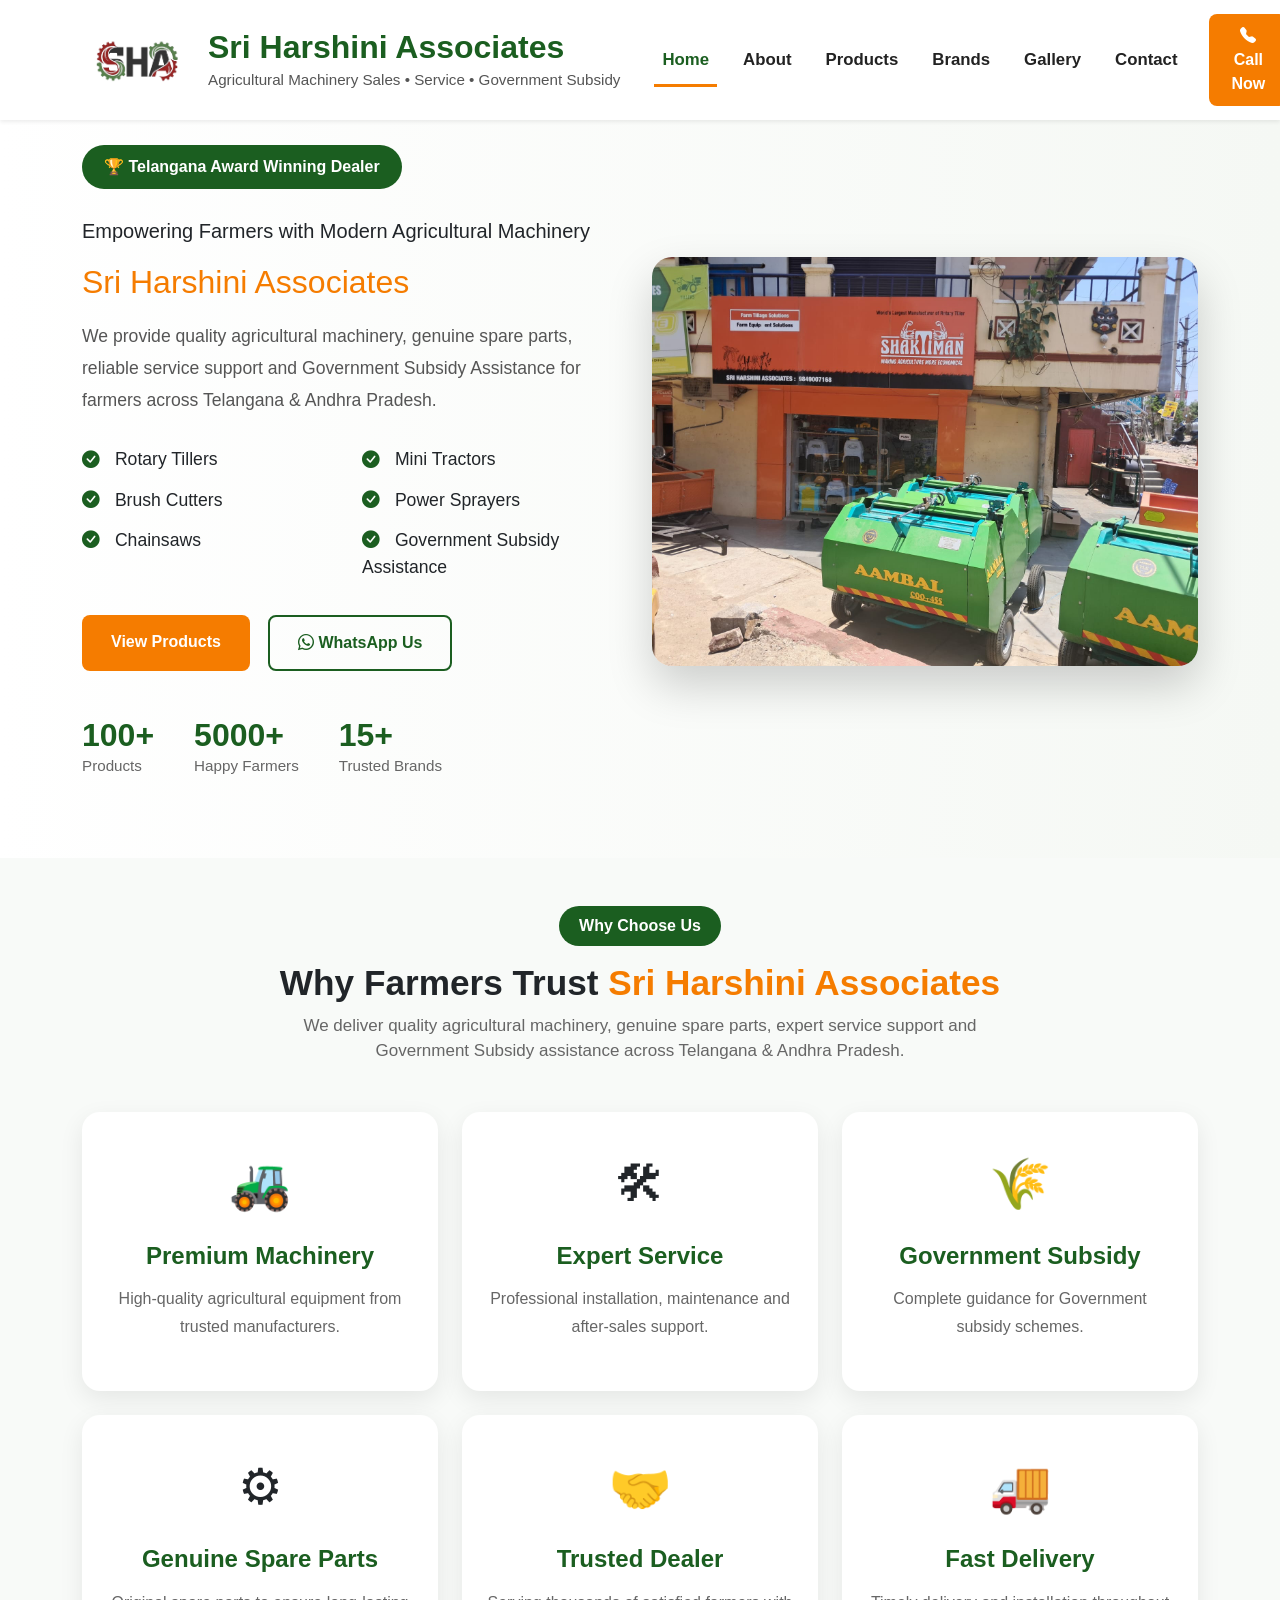
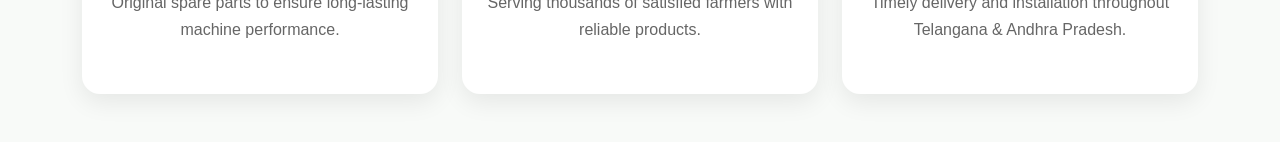
==== index.html @ 2c68ec69 "Added Why Choose Us section" ====
<!DOCTYPE html>
<html lang="en">

<head>

    <meta charset="UTF-8">
    <meta name="viewport" content="width=device-width, initial-scale=1.0">

    <title>Sri Harshini Associates | Agricultural Machinery</title>

    <link rel="icon" href="favicon/favicon.ico">

    <!-- Bootstrap -->
    <link href="https://cdn.jsdelivr.net/npm/bootstrap@5.3.7/dist/css/bootstrap.min.css" rel="stylesheet">

    <!-- Bootstrap Icons -->
    <link href="https://cdn.jsdelivr.net/npm/bootstrap-icons@1.13.1/font/bootstrap-icons.min.css" rel="stylesheet">

    <!-- Custom CSS -->
    <link rel="stylesheet" href="assets/css/style.css">

</head>

<body>
<!-- Navigation -->

<!-- ================= NAVBAR ================= -->

<nav class="navbar navbar-expand-lg sticky-top shadow-sm bg-white">

    <div class="container">

        <!-- Logo + Company -->

        <a class="navbar-brand d-flex align-items-center" href="index.html">

            <img src="assets/images/logo/logo.png"
                 alt="Sri Harshini Associates"
                 class="logo me-3">

            <div>

                 <h5 class="company-name">
                    Sri Harshini Associates
                </h5>

                <p class="company-tagline">
                    Agricultural Machinery Sales • Service • Government Subsidy
                </p>

            </div>

        </a>

        <!-- Mobile Button -->

        <button class="navbar-toggler"
                type="button"
                data-bs-toggle="collapse"
                data-bs-target="#navbarNav">

            <span class="navbar-toggler-icon"></span>

        </button>

        <!-- Menu -->

        <div class="collapse navbar-collapse" id="navbarNav">

            <ul class="navbar-nav ms-auto align-items-lg-center">

                <li class="nav-item">
                    <a class="nav-link active" href="index.html">Home</a>
                </li>

                <li class="nav-item">
                    <a class="nav-link" href="about.html">About</a>
                </li>

                <li class="nav-item">
                    <a class="nav-link" href="products.html">Products</a>
                </li>

                <li class="nav-item">
                    <a class="nav-link" href="brands.html">Brands</a>
                </li>

                <li class="nav-item">
                    <a class="nav-link" href="gallery.html">Gallery</a>
                </li>

                <li class="nav-item">
                    <a class="nav-link" href="contact.html">Contact</a>
                </li>

            </ul>

            <a href="tel:+919849007168" class="btn call-btn ms-lg-4 mt-3 mt-lg-0">

                <i class="bi bi-telephone-fill"></i>

                Call Now

            </a>

        </div>

    </div>

</nav>

<!-- Hero Section Coming Next -->
<!-- ================= HERO SECTION ================= -->

<section class="hero">

    <div class="container">

        <div class="row align-items-center">

            <!-- Left Content -->

            <div class="col-lg-6">

                <span class="hero-badge">
                    🏆 Telangana Award Winning Dealer
                </span>

                <h5 class="hero-title">
                    Empowering Farmers with Modern Agricultural Machinery
                </h5>

                <h2 class="hero-subtitle">
                    Sri Harshini Associates
                </h2>

                <p class="hero-description">

                    We provide quality agricultural machinery, genuine spare parts,
                    reliable service support and Government Subsidy Assistance for
                    farmers across Telangana & Andhra Pradesh.

                </p>

                <div class="hero-features">

                    <div><i class="bi bi-check-circle-fill"></i> Rotary Tillers</div>

                    <div><i class="bi bi-check-circle-fill"></i> Mini Tractors</div>

                    <div><i class="bi bi-check-circle-fill"></i> Brush Cutters</div>

                    <div><i class="bi bi-check-circle-fill"></i> Power Sprayers</div>

                    <div><i class="bi bi-check-circle-fill"></i> Chainsaws</div>

                    <div><i class="bi bi-check-circle-fill"></i> Government Subsidy Assistance</div>

                </div>

                <div class="hero-buttons">

                    <a href="products.html" class="btn hero-btn">
                        View Products
                    </a>

                    <a href="https://wa.me/919849007168"
                       target="_blank"
                       class="btn hero-btn-outline">

                        <i class="bi bi-whatsapp"></i>

                        WhatsApp Us

                    </a>

                </div>

                <div class="hero-stats">

                    <div>

                        <h3>100+</h3>

                        <span>Products</span>

                    </div>

                    <div>

                        <h3>5000+</h3>

                        <span>Happy Farmers</span>

                    </div>

                    <div>

                        <h3>15+</h3>

                        <span>Trusted Brands</span>

                    </div>

                </div>

            </div>

            <!-- Right Image -->

            <div class="col-lg-6 text-center">

                <img src="assets/images/hero/hero.jpg"
                     class="img-fluid hero-image"
                     alt="Sri Harshini Associates">

            </div>

        </div>

    </div>

</section>
<!-- ================= WHY CHOOSE US ================= -->

<section class="why-us py-5">
    <div class="container">

        <div class="text-center mb-5">
            <span class="section-tag">Why Choose Us</span>
            <h2 class="section-title mt-3">
                Why Farmers Trust <span>Sri Harshini Associates</span>
            </h2>
            <p class="section-subtitle">
                We deliver quality agricultural machinery, genuine spare parts,
                expert service support and Government Subsidy assistance across
                Telangana & Andhra Pradesh.
            </p>
        </div>

        <div class="row g-4">

            <div class="col-lg-4 col-md-6">
                <div class="why-card">
                    <div class="icon">🚜</div>
                    <h4>Premium Machinery</h4>
                    <p>
                        High-quality agricultural equipment from trusted
                        manufacturers.
                    </p>
                </div>
            </div>

            <div class="col-lg-4 col-md-6">
                <div class="why-card">
                    <div class="icon">🛠</div>
                    <h4>Expert Service</h4>
                    <p>
                        Professional installation, maintenance and after-sales
                        support.
                    </p>
                </div>
            </div>

            <div class="col-lg-4 col-md-6">
                <div class="why-card">
                    <div class="icon">🌾</div>
                    <h4>Government Subsidy</h4>
                    <p>
                        Complete guidance for Government subsidy schemes.
                    </p>
                </div>
            </div>

            <div class="col-lg-4 col-md-6">
                <div class="why-card">
                    <div class="icon">⚙</div>
                    <h4>Genuine Spare Parts</h4>
                    <p>
                        Original spare parts to ensure long-lasting machine performance.
                    </p>
                </div>
            </div>

            <div class="col-lg-4 col-md-6">
                <div class="why-card">
                    <div class="icon">🤝</div>
                    <h4>Trusted Dealer</h4>
                    <p>
                        Serving thousands of satisfied farmers with reliable products.
                    </p>
                </div>
            </div>

            <div class="col-lg-4 col-md-6">
                <div class="why-card">
                    <div class="icon">🚚</div>
                    <h4>Fast Delivery</h4>
                    <p>
                        Timely delivery and installation throughout Telangana &
                        Andhra Pradesh.
                    </p>
                </div>
            </div>

        </div>

    </div>
</section>
<script src="https://cdn.jsdelivr.net/npm/bootstrap@5.3.7/dist/js/bootstrap.bundle.min.js"></script>

</body>

</html>
---- assets/css/style.css ----
/* ==========================
   GLOBAL
========================== */

body{
    font-family:Arial, Helvetica, sans-serif;
    background:#f8f9fa;
}

/* ==========================
   NAVBAR
========================== */

.navbar{
    background:#ffffff;
    padding:14px 0;
}

.logo{
    width:110px;
    height:auto;
}

.company-name{

    font-size:2rem;
    font-weight:700;
    color:#1B5E20;
    margin:0;

}

.company-tagline{

    font-size:0.95rem;
    color:#555;
    margin:2px 0 0;

}

/* ==========================
   MENU
========================== */

.navbar-nav{

    margin-left:auto;

}

.nav-link{

    position:relative;
    color:#222 !important;
    font-size:1.05rem;
    font-weight:600;
    margin-left:18px;
    transition:.3s;

}

.nav-link:hover{

    color:#1B5E20 !important;

}

.nav-link::after{

    content:"";
    position:absolute;
    left:0;
    bottom:-6px;
    width:0;
    height:3px;
    background:#F57C00;
    transition:.3s;

}

.nav-link:hover::after,
.nav-link.active::after{

    width:100%;

}

.nav-link.active{

    color:#1B5E20 !important;

}

/* ==========================
   CALL BUTTON
========================== */

.call-btn{

    background:#F57C00;
    color:white;
    font-weight:600;
    border-radius:8px;
    padding:10px 22px;
    border:none;
    transition:.3s;

}

.call-btn:hover{

    background:#E65100;
    color:white;

}

/* ==========================
   RESPONSIVE
========================== */

@media(max-width:991px){

.logo{

    width:85px;

}

.company-name{

    font-size:1.4rem;

}

.company-tagline{

    font-size:.8rem;

}

.nav-link{

    margin-left:0;
    margin-top:10px;

}

.call-btn{

    width:100%;
    margin-top:15px;

}

}
/*======================================
 HERO SECTION
======================================

.hero{

    padding:30px 0 80px;
    background:linear-gradient(to right,#ffffff,#f5f8f4);

}

/* Badge 

.hero-badge{

    display:inline-block;
    background:#1B5E20;
    color:#fff;
    padding:10px 22px;
    border-radius:40px;
    font-weight:600;
    margin-bottom:20px;

}

Title 

.hero-title{

    font-size:3.1rem;
    font-weight:700;
    color:#1B5E20;
    line-height:1.2;
    margin-top:15px;

}*/
.hero{
    background:linear-gradient(to right,#ffffff,#f5f8f4);
    padding:25px 0 80px;
}

.hero-badge{
    display:inline-block;
    margin-bottom:20px;
        background:#1B5E20;
    color:#fff;
    padding:10px 22px;
    border-radius:40px;
    font-weight:600;
    margin-bottom:20px;
}

.hero-title{
    margin-top:10px;
}

.hero-subtitle{

    color:#F57C00;
    font-size:2rem;
    margin:20px 0;

}

.hero-description{

    font-size:1.1rem;
    color:#555;
    line-height:1.8;
    margin-bottom:30px;

}

/* Feature List */

.hero-features{

    display:grid;
    grid-template-columns:repeat(2,1fr);
    gap:14px;
    margin-bottom:35px;

}

.hero-features div{

    font-size:1.1rem;
    font-weight:500;

}

.hero-features i{

    color:#1B5E20;
    margin-right:10px;

}

/* Buttons */

.hero-buttons{

    display:flex;
    gap:18px;
    flex-wrap:wrap;
    margin-bottom:45px;

}

.hero-btn{

    background:#F57C00;
    color:#fff;
    padding:14px 28px;
    border-radius:8px;
    font-weight:600;

}

.hero-btn:hover{

    background:#E65100;
    color:#fff;

}

.hero-btn-outline{

    border:2px solid #1B5E20;
    color:#1B5E20;
    padding:14px 28px;
    border-radius:8px;
    font-weight:600;

}

.hero-btn-outline:hover{

    background:#1B5E20;
    color:#fff;

}

/* Stats */

.hero-stats{

    display:flex;
    gap:40px;
    flex-wrap:wrap;

}

.hero-stats h3{

    color:#1B5E20;
    font-size:2rem;
    font-weight:700;
    margin:0;

}

.hero-stats span{

    color:#666;
    font-size:.95rem;

}

/* Image */

.hero-image{

    width:100%;
    max-height:550px;
    object-fit:cover;
    border-radius:20px;
    box-shadow:0 20px 45px rgba(0,0,0,.18);

}

/*======================================
 MOBILE
======================================*/

@media(max-width:991px){

.hero{

    text-align:center;
    padding:70px 0;

}

.hero-title{

    font-size:2.2rem;

}

.hero-subtitle{

    font-size:1.5rem;

}

.hero-features{

    grid-template-columns:1fr;

}

.hero-buttons{

    justify-content:center;

}

.hero-stats{

    justify-content:center;

}

}
/* ================= WHY US ================= */

.why-us{
    background:#f8faf8;
}

.section-tag{
    background:#1B5E20;
    color:#fff;
    padding:8px 20px;
    border-radius:30px;
    font-weight:600;
    display:inline-block;
}

.section-title{
    font-size:2.2rem;
    font-weight:700;
}

.section-title span{
    color:#F57C00;
}

.section-subtitle{
    max-width:750px;
    margin:auto;
    color:#666;
    font-size:17px;
}

.why-card{
    background:#fff;
    padding:35px 25px;
    border-radius:18px;
    text-align:center;
    transition:.35s;
    height:100%;
    box-shadow:0 8px 25px rgba(0,0,0,.08);
}

.why-card:hover{
    transform:translateY(-10px);
    box-shadow:0 18px 40px rgba(0,0,0,.15);
}

.why-card .icon{
    font-size:50px;
    margin-bottom:20px;
}

.why-card h4{
    font-weight:700;
    margin-bottom:15px;
    color:#1B5E20;
}

.why-card p{
    color:#666;
    line-height:1.7;
}
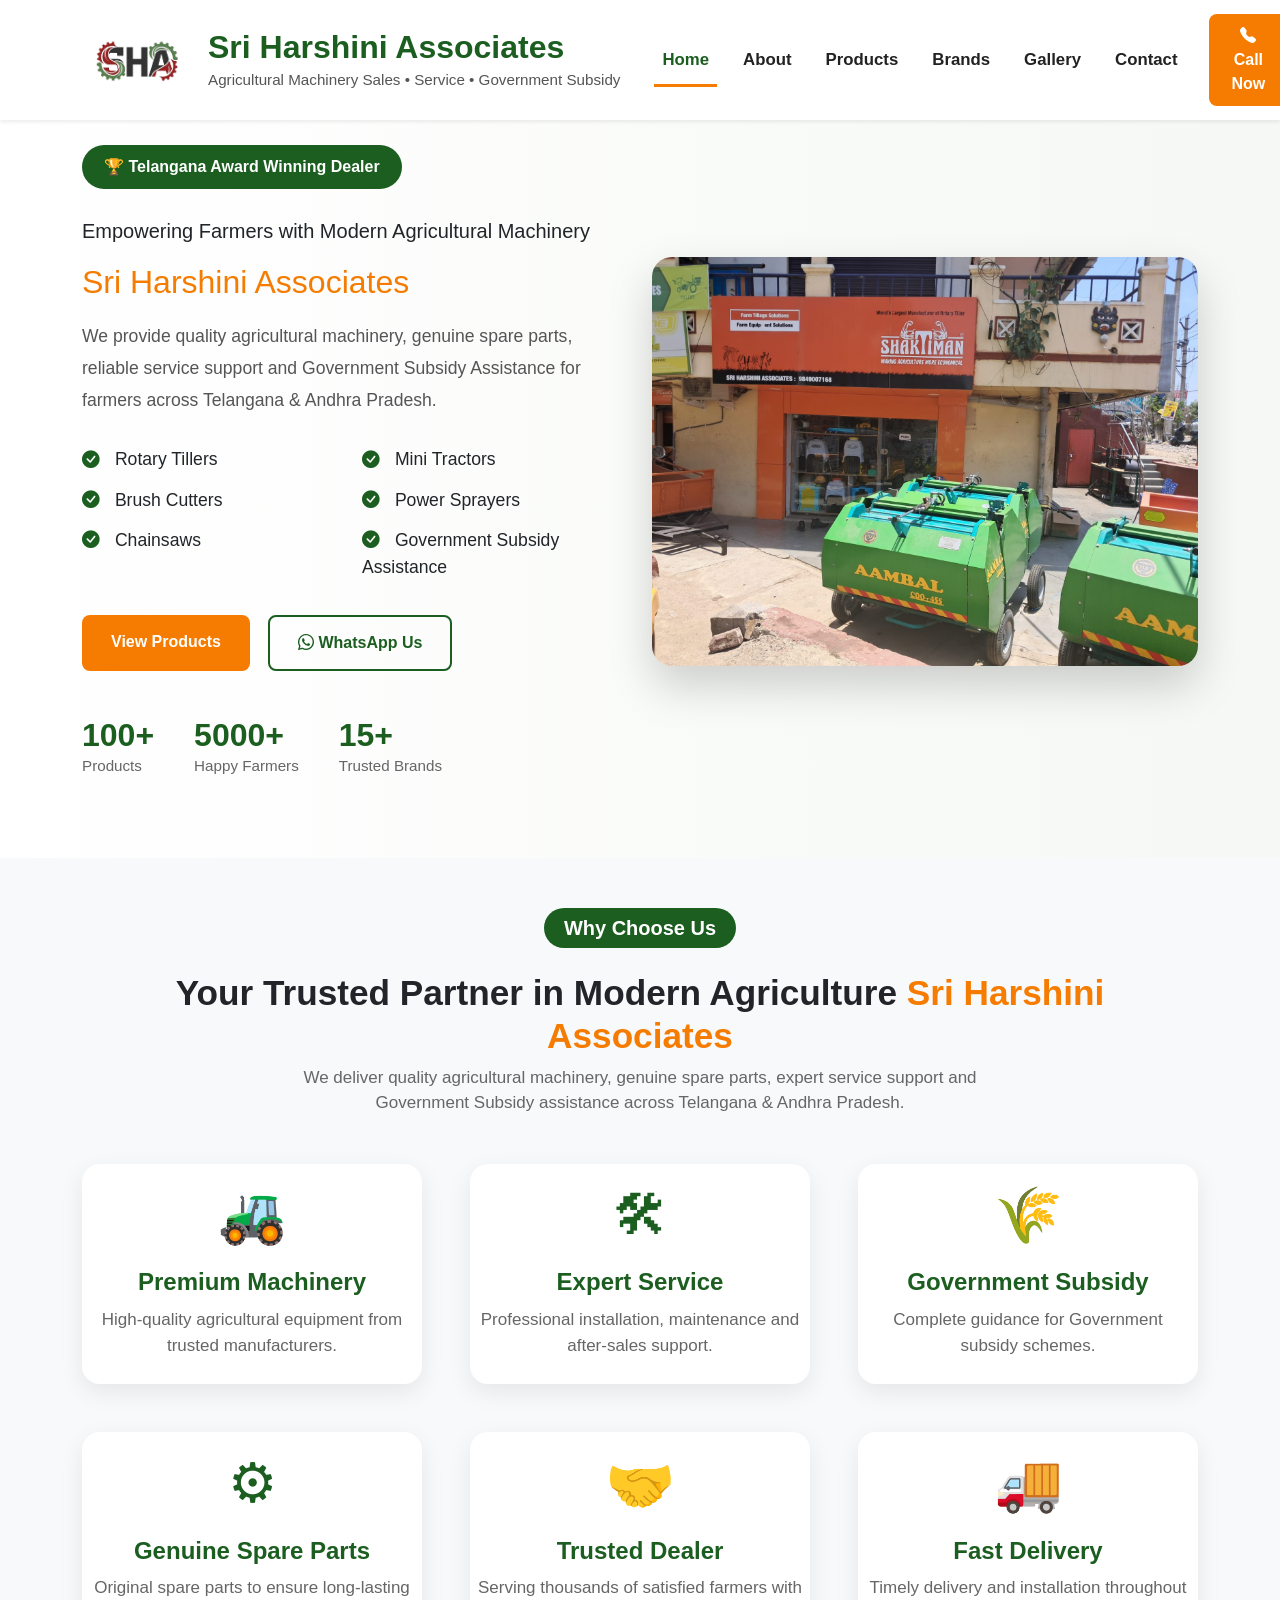
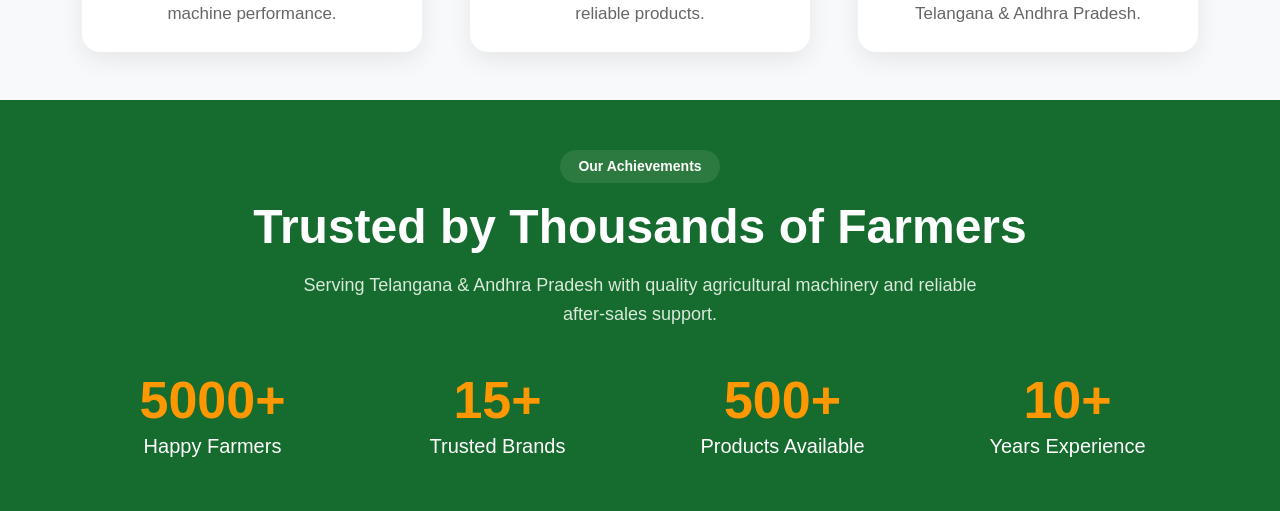
==== commit 5b233b6c: "Added OUR ACHIEVEMENTS" ====
--- a/index.html
+++ b/index.html
@@ -227,9 +227,9 @@
     <div class="container">
 
         <div class="text-center mb-5">
-            <span class="section-tag">Why Choose Us</span>
+            <h5 span class="section-tag">Why Choose Us</h5>
             <h2 class="section-title mt-3">
-                Why Farmers Trust <span>Sri Harshini Associates</span>
+                Your Trusted Partner in Modern Agriculture <span>Sri Harshini Associates</span>
             </h2>
             <p class="section-subtitle">
                 We deliver quality agricultural machinery, genuine spare parts,
@@ -238,7 +238,7 @@
             </p>
         </div>
 
-        <div class="row g-4">
+        <div class="row g-5">
 
             <div class="col-lg-4 col-md-6">
                 <div class="why-card">
@@ -307,6 +307,64 @@
 
     </div>
 </section>
+
+<!-- ================= OUR ACHIEVEMENTS ================= -->
+
+<section class="stats-section">
+
+    <div class="container">
+
+        <div class="text-center">
+
+            <span class="section-tag">
+                Our Achievements
+            </span>
+
+            <h2 class="section-title">
+                Trusted by Thousands of Farmers
+            </h2>
+
+            <p class="section-subtitle">
+                Serving Telangana & Andhra Pradesh with quality agricultural machinery and reliable after-sales support.
+            </p>
+
+        </div>
+
+        <div class="row text-center mt-4">
+
+            <div class="col-6 col-lg-3">
+                <div class="stat-box">
+                    <h2>5000+</h2>
+                    <p>Happy Farmers</p>
+                </div>
+            </div>
+
+            <div class="col-6 col-lg-3">
+                <div class="stat-box">
+                    <h2>15+</h2>
+                    <p>Trusted Brands</p>
+                </div>
+            </div>
+
+            <div class="col-6 col-lg-3">
+                <div class="stat-box">
+                    <h2>500+</h2>
+                    <p>Products Available</p>
+                </div>
+            </div>
+
+            <div class="col-6 col-lg-3">
+                <div class="stat-box">
+                    <h2>10+</h2>
+                    <p>Years Experience</p>
+                </div>
+            </div>
+
+        </div>
+
+    </div>
+
+</section>
 <script src="https://cdn.jsdelivr.net/npm/bootstrap@5.3.7/dist/js/bootstrap.bundle.min.js"></script>
 
 </body>
--- a/assets/css/style.css
+++ b/assets/css/style.css
@@ -348,9 +348,13 @@
 }
 
 .hero-title{
-
-    font-size:2.2rem;
-
+    font-size:58px;
+    font-weight:700;
+}
+
+.hero-text{
+    font-size:20px;
+    line-height:1.8;
 }
 
 .hero-subtitle{
@@ -380,10 +384,11 @@
 }
 /* ================= WHY US ================= */
 
+
 .why-us{
-    background:#f8faf8;
-}
-
+    padding-top:50px !important;
+    padding-bottom:80px;
+}
 .section-tag{
     background:#1B5E20;
     color:#fff;
@@ -411,7 +416,7 @@
 
 .why-card{
     background:#fff;
-    padding:35px 25px;
+    padding:10px 5px;
     border-radius:18px;
     text-align:center;
     transition:.35s;
@@ -422,20 +427,117 @@
 .why-card:hover{
     transform:translateY(-10px);
     box-shadow:0 18px 40px rgba(0,0,0,.15);
+    border-top:4px solid #F57C00;
 }
 
 .why-card .icon{
-    font-size:50px;
-    margin-bottom:20px;
+    font-size:55px;
+    color:#1B5E20;
+    margin-bottom:12px;
+    transition:.3s;
 }
 
 .why-card h4{
     font-weight:700;
-    margin-bottom:15px;
+    margin-bottom:10px;
     color:#1B5E20;
 }
 
 .why-card p{
     color:#666;
-    line-height:1.7;
+    line-height:1.5;
+    font-size:17px;
+}
+
+/*=========================
+      Statistics Section
+=========================*/
+/*==========================
+      Achievements
+===========================*/
+/*=============================
+      ACHIEVEMENTS SECTION
+=============================*/
+
+.stats-section{
+    background:#166b2f;
+    padding:50px 0 40px;
+    color:#fff;
+}
+
+.stats-section .section-tag{
+    display:inline-block;
+    background:#2c7a3f;
+    color:#fff;
+    padding:6px 18px;
+    border-radius:30px;
+    font-size:14px;
+    font-weight:600;
+    margin-bottom:15px;
+}
+
+.stats-section .section-title{
+    color:#fff;
+    font-size:48px;
+    font-weight:700;
+    line-height:1.2;
+    margin-bottom:15px;
+}
+
+.stats-section .section-subtitle{
+    color:#d8ead9;
+    font-size:18px;
+    max-width:700px;
+    margin:0 auto 35px;
+    line-height:1.6;
+}
+
+.stat-box{
+    padding:10px 5px;
+}
+
+.stat-box h2{
+    color:#ff9800;
+    font-size:52px;
+    font-weight:700;
+    margin-bottom:5px;
+    line-height:1;
+}
+
+.stat-box p{
+    color:#fff;
+    font-size:20px;
+    margin:0;
+    font-weight:500;
+}
+
+/* Mobile */
+
+@media (max-width:768px){
+
+.stats-section{
+    padding:40px 0;
+}
+
+.stats-section .section-title{
+    font-size:32px;
+}
+
+.stats-section .section-subtitle{
+    font-size:16px;
+    margin-bottom:25px;
+}
+
+.stat-box{
+    padding:15px 0;
+}
+
+.stat-box h2{
+    font-size:36px;
+}
+
+.stat-box p{
+    font-size:16px;
+}
+
 }
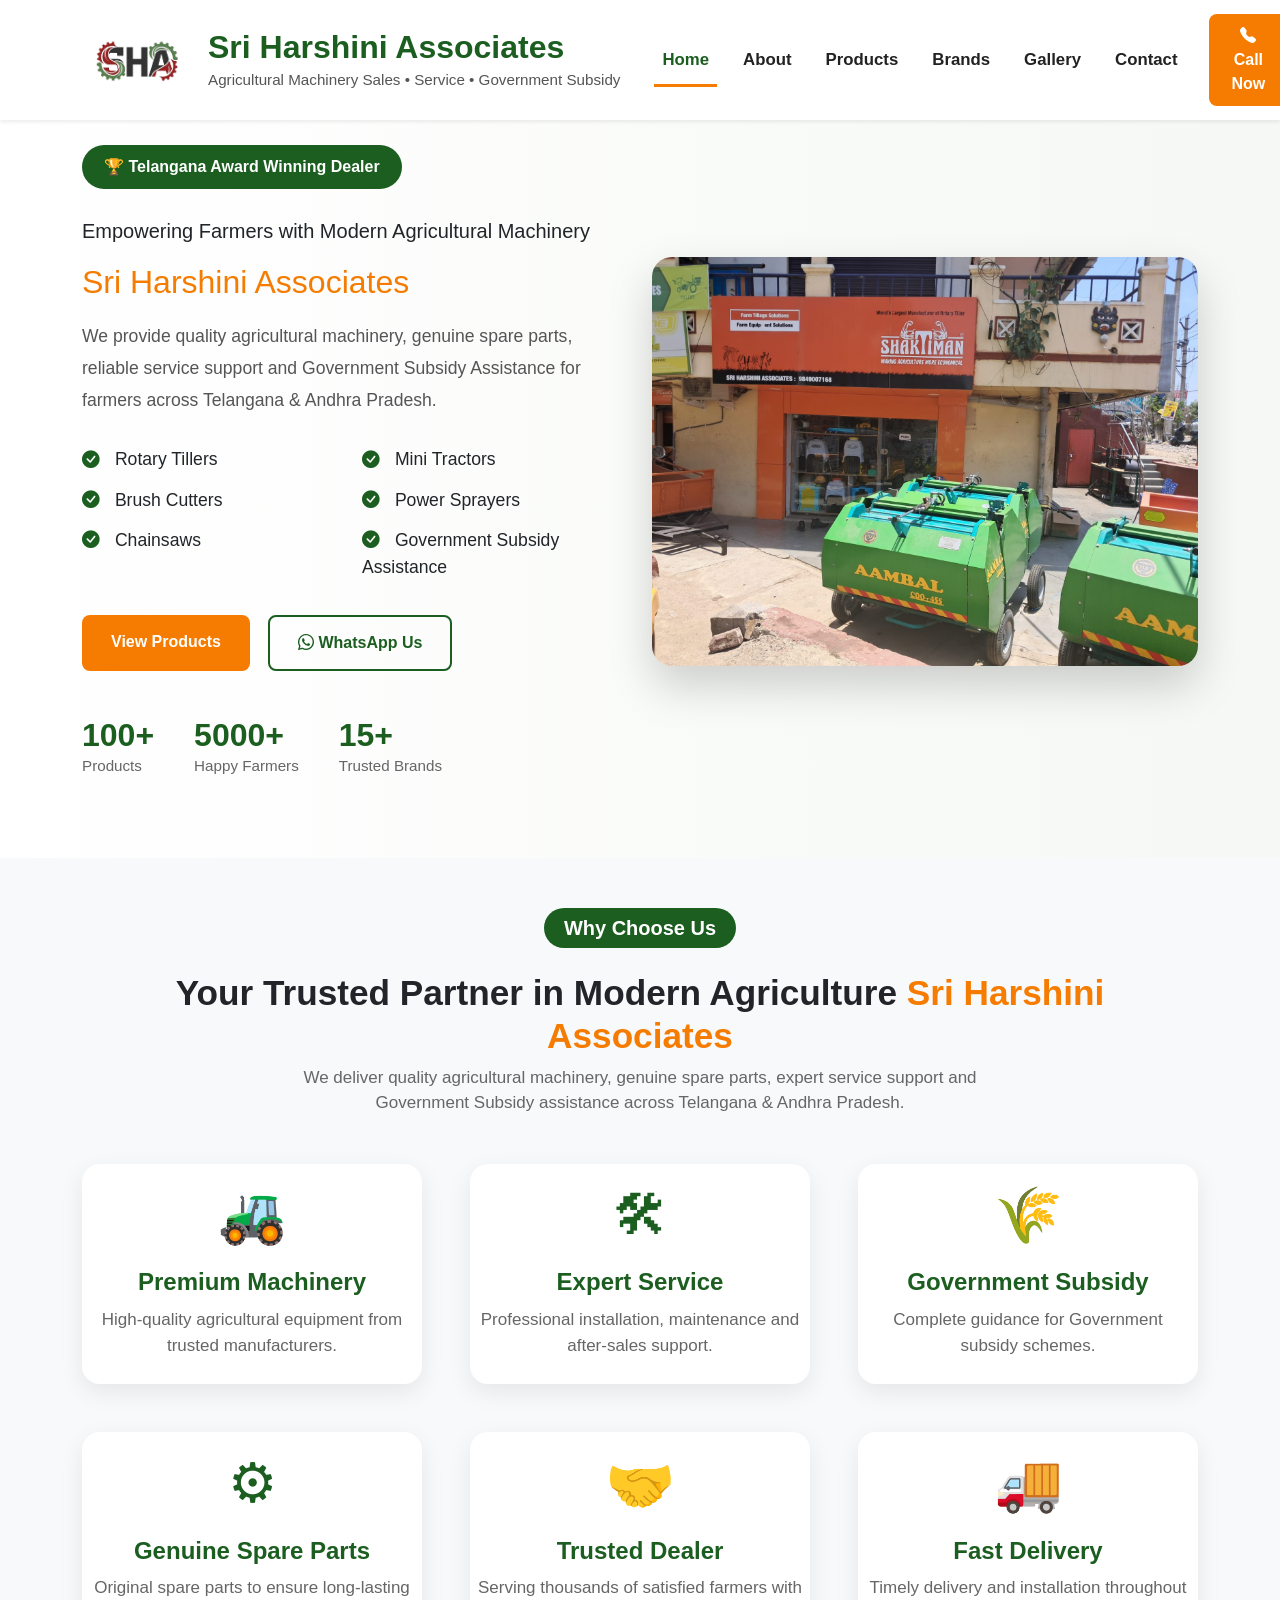
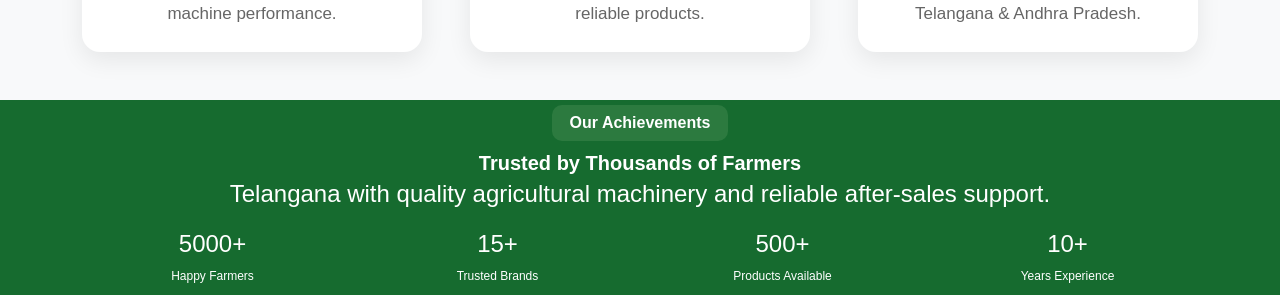
==== commit 71b1166a: "Updated achievements section and homepage layout" ====
--- a/index.html
+++ b/index.html
@@ -320,42 +320,42 @@
                 Our Achievements
             </span>
 
-            <h2 class="section-title">
+            <h4 class="section-title">
                 Trusted by Thousands of Farmers
-            </h2>
+            </h4>
 
             <p class="section-subtitle">
-                Serving Telangana & Andhra Pradesh with quality agricultural machinery and reliable after-sales support.
+                <h4> Telangana with quality agricultural machinery and reliable after-sales support.</h4>
             </p>
 
         </div>
 
-        <div class="row text-center mt-4">
+        <div class="row text-center mt-2">
 
             <div class="col-6 col-lg-3">
                 <div class="stat-box">
-                    <h2>5000+</h2>
+                    <h4>5000+</h4>
                     <p>Happy Farmers</p>
                 </div>
             </div>
 
             <div class="col-6 col-lg-3">
                 <div class="stat-box">
-                    <h2>15+</h2>
+                    <h4>15+</h4>
                     <p>Trusted Brands</p>
                 </div>
             </div>
 
             <div class="col-6 col-lg-3">
                 <div class="stat-box">
-                    <h2>500+</h2>
+                    <h4>500+</h4>
                     <p>Products Available</p>
                 </div>
             </div>
 
             <div class="col-6 col-lg-3">
                 <div class="stat-box">
-                    <h2>10+</h2>
+                    <h4>10+</h4>
                     <p>Years Experience</p>
                 </div>
             </div>
--- a/assets/css/style.css
+++ b/assets/css/style.css
@@ -452,84 +452,67 @@
 /*=========================
       Statistics Section
 =========================*/
-/*==========================
-      Achievements
-===========================*/
-/*=============================
-      ACHIEVEMENTS SECTION
-=============================*/
-
 .stats-section{
     background:#166b2f;
-    padding:50px 0 40px;
+    padding:5px 0;
     color:#fff;
 }
 
 .stats-section .section-tag{
     display:inline-block;
     background:#2c7a3f;
-    color:#fff;
     padding:6px 18px;
-    border-radius:30px;
-    font-size:14px;
-    font-weight:600;
-    margin-bottom:15px;
+    border-radius:10px;
+    margin-bottom:5px;
 }
 
 .stats-section .section-title{
-    color:#fff;
+    font-size:20px;
+    font-weight:700;
+    margin:5px 0;
+    line-height:1.2;
+}
+
+.stats-section .section-subtitle{
+    font-size:10px;
+    max-width:700px;
+    margin:0 auto 5px;
+    line-height:1.5;
+}
+
+.stat-box{
+    padding:5px;
+}
+
+.stat-box h2{
     font-size:48px;
-    font-weight:700;
-    line-height:1.2;
-    margin-bottom:15px;
-}
-
-.stats-section .section-subtitle{
-    color:#d8ead9;
-    font-size:18px;
-    max-width:700px;
-    margin:0 auto 35px;
-    line-height:1.6;
-}
-
-.stat-box{
-    padding:10px 5px;
-}
-
-.stat-box h2{
-    color:#ff9800;
-    font-size:52px;
-    font-weight:700;
-    margin-bottom:5px;
+    margin-bottom:4px;
     line-height:1;
 }
 
 .stat-box p{
-    color:#fff;
-    font-size:20px;
+    font-size:12px;
     margin:0;
-    font-weight:500;
-}
-
+}
 /* Mobile */
 
 @media (max-width:768px){
 
 .stats-section{
-    padding:40px 0;
+    padding:10px 0;
 }
 
 .stats-section .section-title{
-    font-size:32px;
+    font-size:22px;
 }
 
 .stats-section .section-subtitle{
     font-size:16px;
-    margin-bottom:25px;
+    margin-bottom:5px;
 }
 
 .stat-box{
-    padding:15px 0;
+    padding:5px 0;
 }
 
 .stat-box h2{
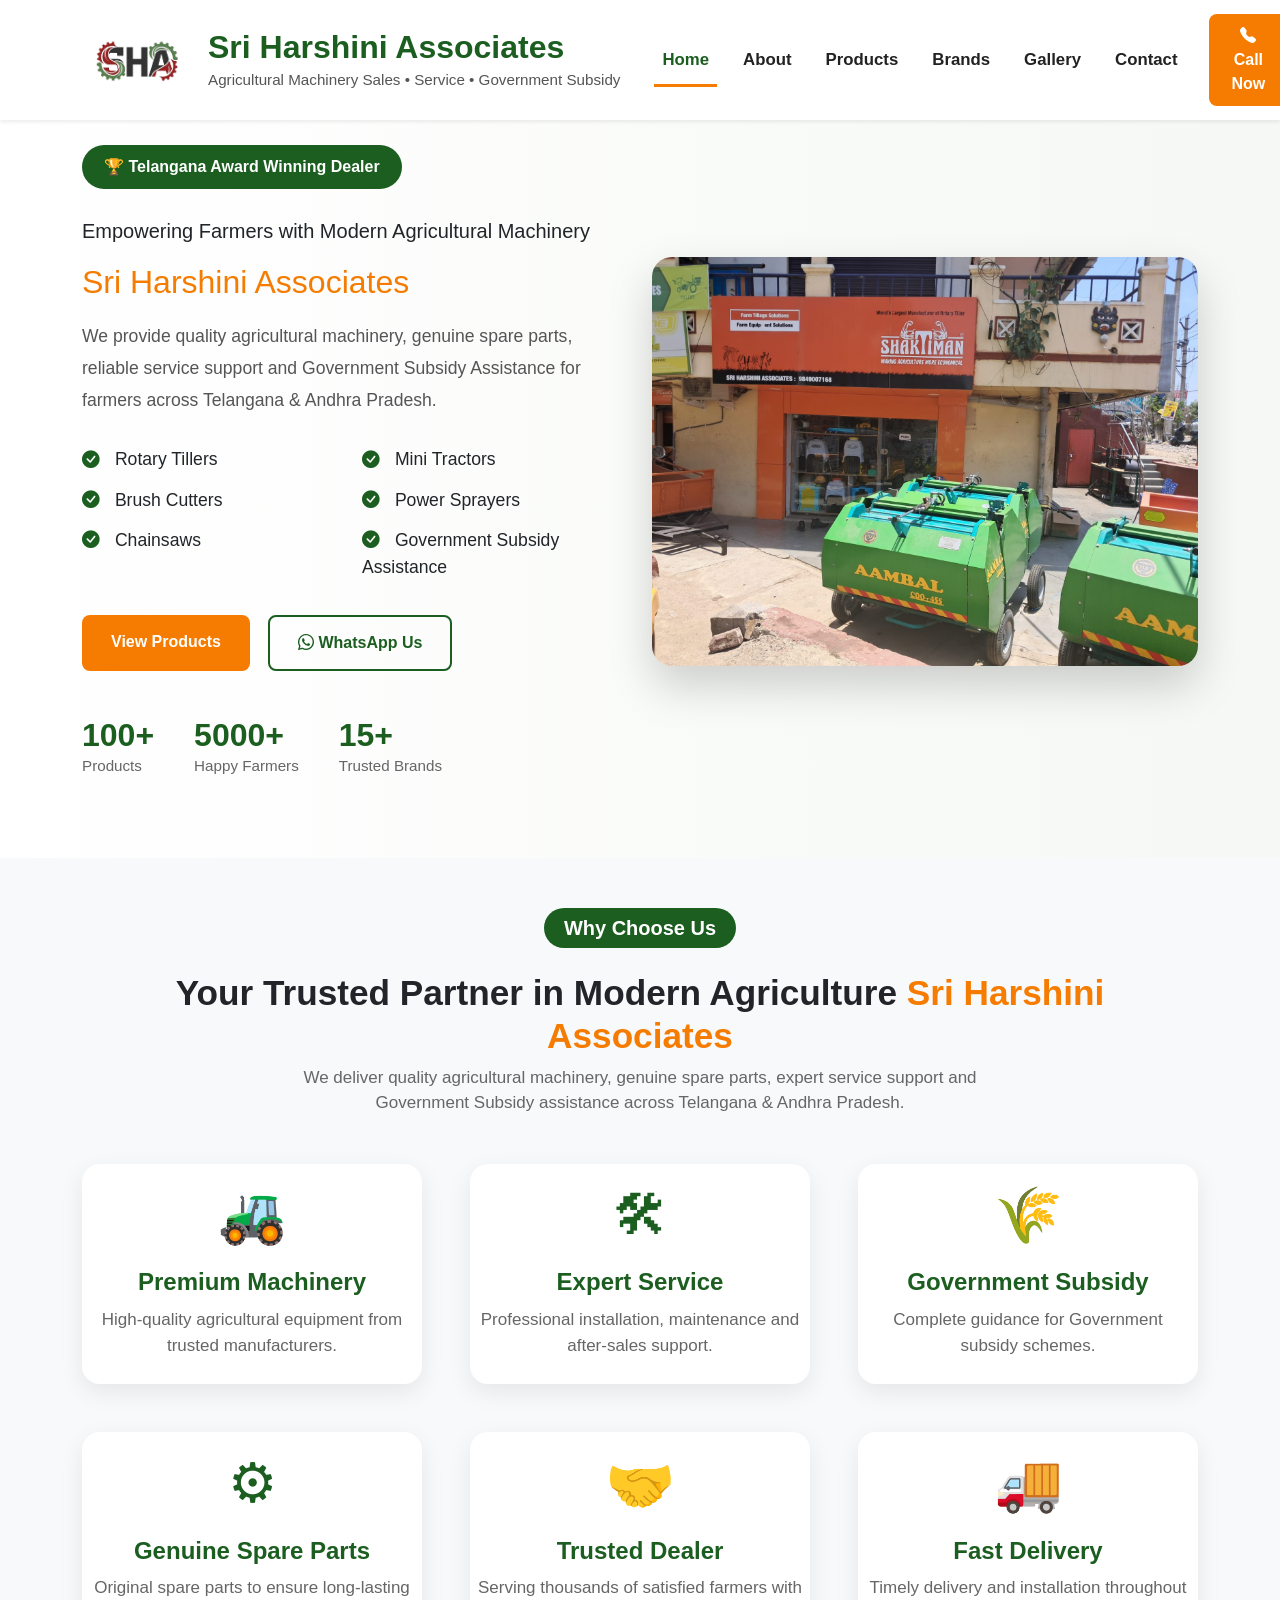
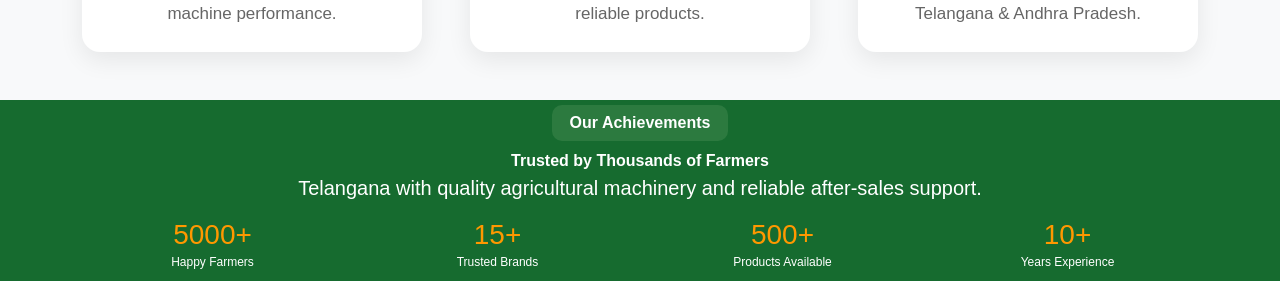
==== commit 44e32394: "Updated achievements section and homepage layout" ====
--- a/index.html
+++ b/index.html
@@ -325,7 +325,7 @@
             </h4>
 
             <p class="section-subtitle">
-                <h4> Telangana with quality agricultural machinery and reliable after-sales support.</h4>
+                <h5> Telangana with quality agricultural machinery and reliable after-sales support.</h5>
             </p>
 
         </div>
--- a/assets/css/style.css
+++ b/assets/css/style.css
@@ -467,30 +467,33 @@
 }
 
 .stats-section .section-title{
-    font-size:20px;
+    font-size:16px;
     font-weight:700;
     margin:5px 0;
     line-height:1.2;
 }
 
 .stats-section .section-subtitle{
-    font-size:10px;
+    font-size:12px;
     max-width:700px;
     margin:0 auto 5px;
     line-height:1.5;
 }
 
 .stat-box{
+    
     padding:5px;
 }
 
-.stat-box h2{
-    font-size:48px;
+.stat-box h4{
+    color: #ff9800;
+    font-size:28px;
     margin-bottom:4px;
     line-height:1;
 }
 
 .stat-box p{
+    
     font-size:12px;
     margin:0;
 }
@@ -515,7 +518,7 @@
     padding:5px 0;
 }
 
-.stat-box h2{
+.stat-box h4{
     font-size:36px;
 }
 
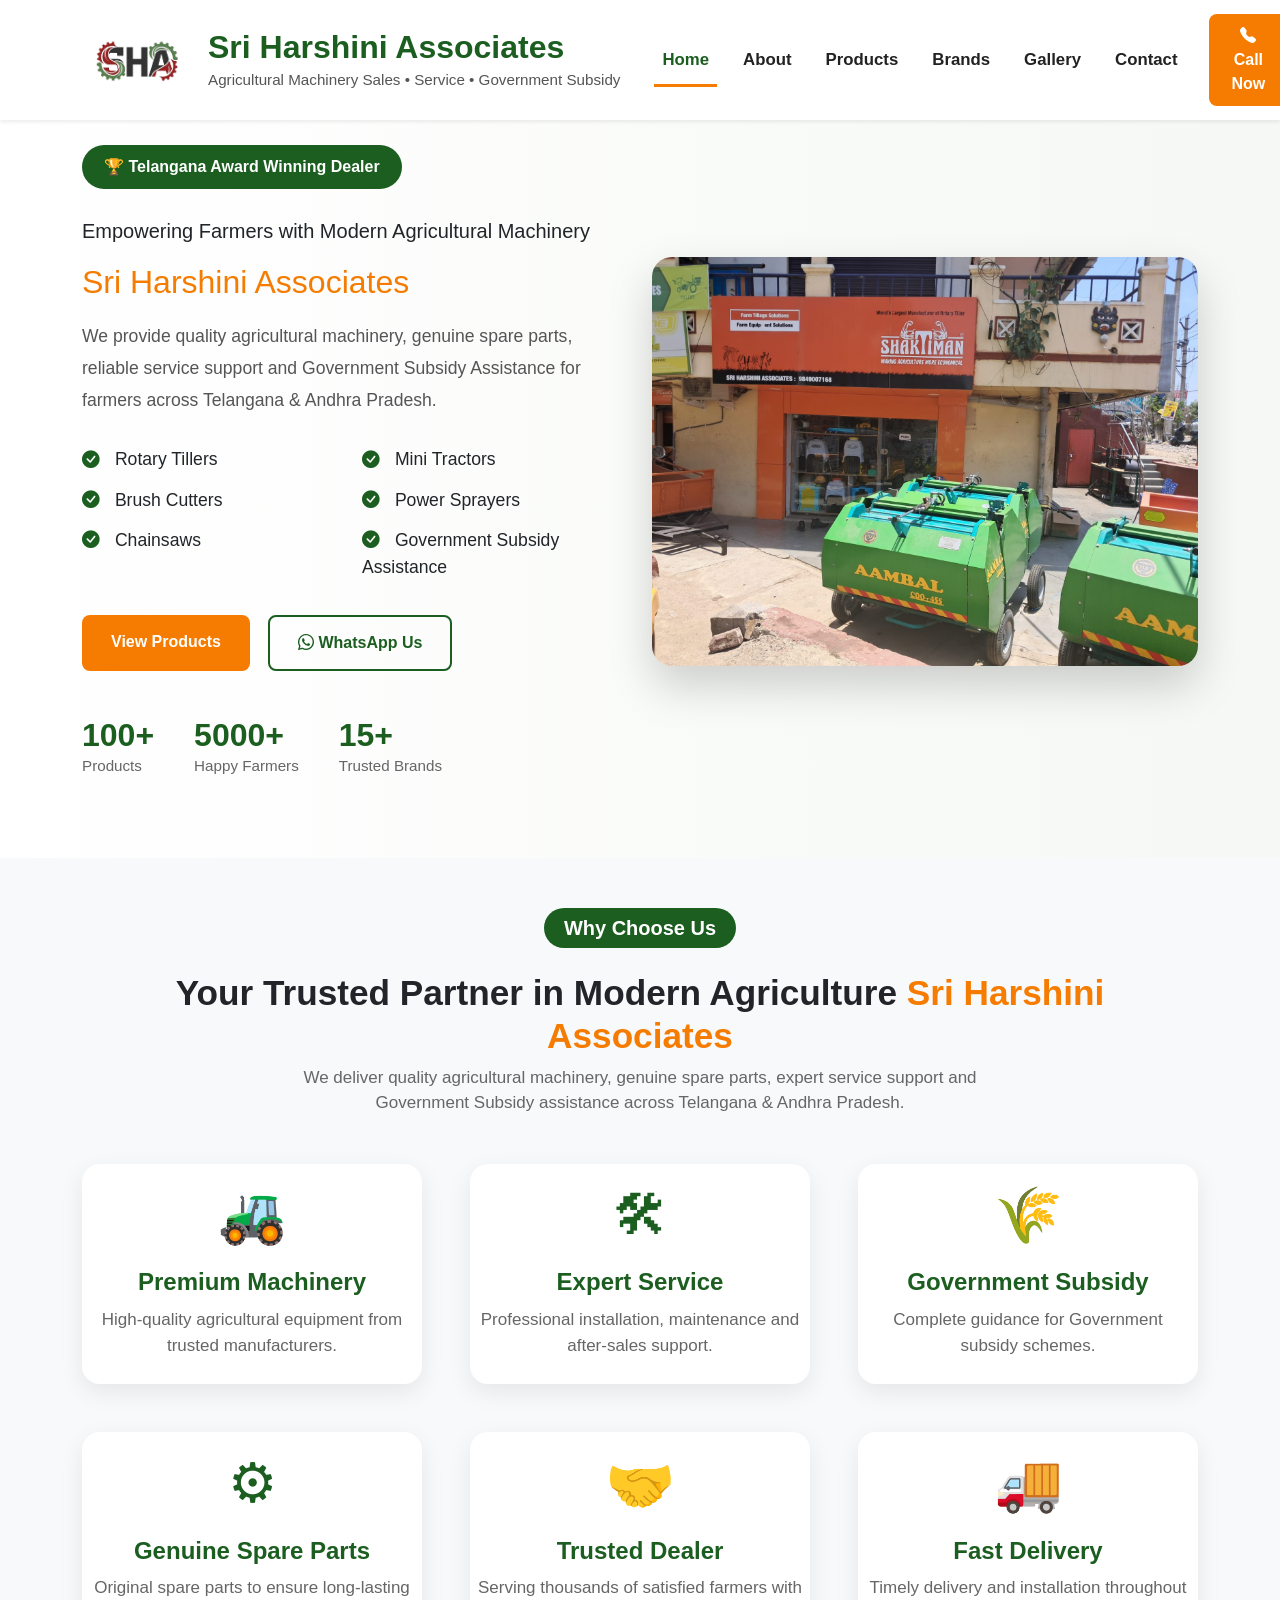
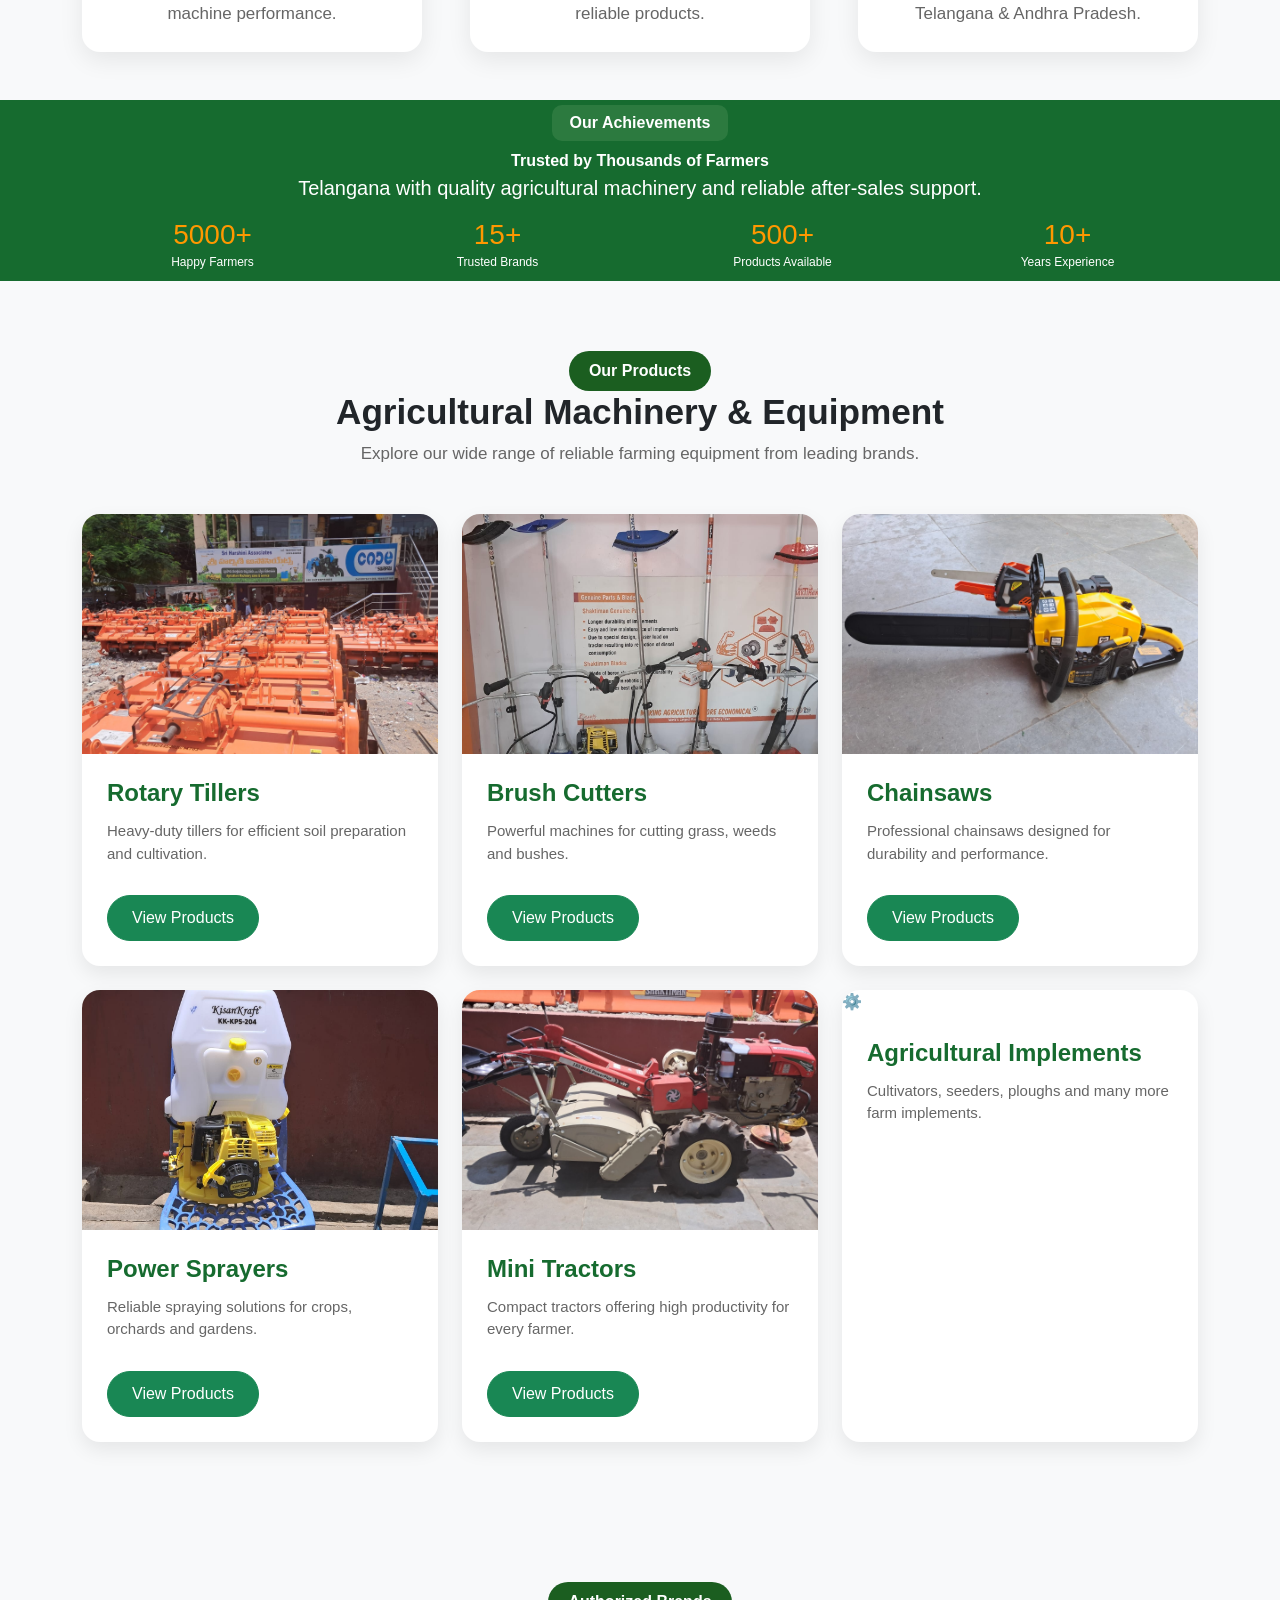
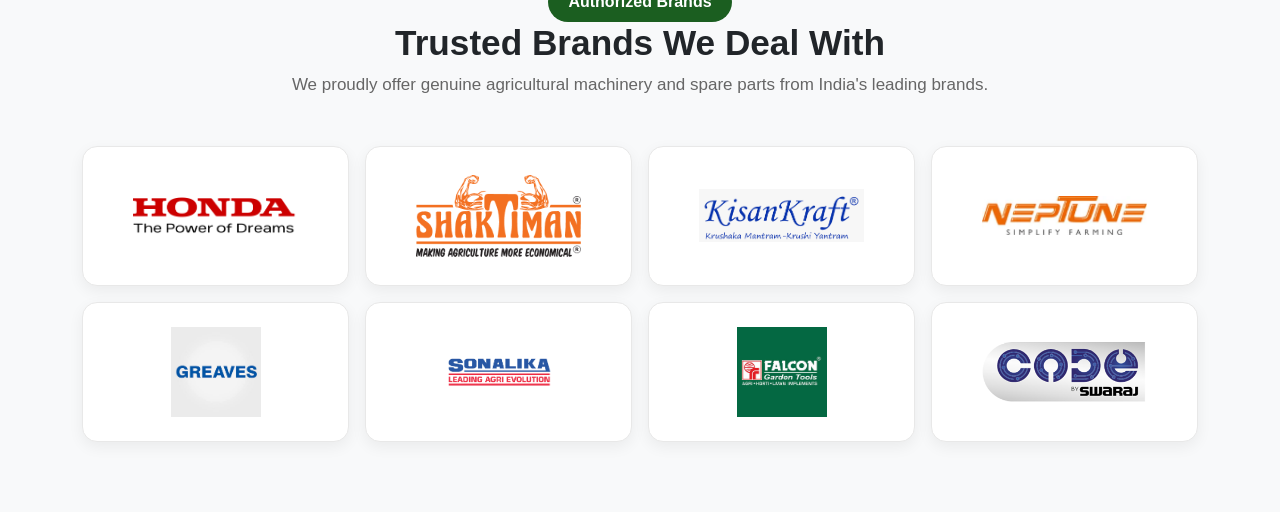
==== commit c55aced1: "Updated brands section and homepage layout" ====
--- a/index.html
+++ b/index.html
@@ -365,6 +365,171 @@
     </div>
 
 </section>
+<!-- =============================
+     FEATURED PRODUCTS
+============================= -->
+<section class="products-section" id="products">
+    <div class="container">
+
+        <div class="text-center mb-5">
+            <span class="section-tag">Our Products</span>
+            <h2 class="section-title">Agricultural Machinery & Equipment</h2>
+            <p class="section-subtitle">
+                Explore our wide range of reliable farming equipment from leading brands.
+            </p>
+        </div>
+
+        <div class="row g-4">
+
+            <div class="col-lg-4 col-md-6">
+                <div class="product-card">
+                    <img src="assets/images/products/rotary-tiller.jpg" alt="Rotary Tillers">
+                    <div class="product-content">
+                        <h4>Rotary Tillers</h4>
+                        <p>Heavy-duty tillers for efficient soil preparation and cultivation.</p>
+                        <a href="products.html" class="btn btn-success">View Products</a>
+                    </div>
+                </div>
+            </div>
+
+            <div class="col-lg-4 col-md-6">
+                <div class="product-card">
+                    <img src="assets/images/products/brush-cutter.jpg" alt="Brush Cutter">
+                    <div class="product-content">
+                        <h4>Brush Cutters</h4>
+                        <p>Powerful machines for cutting grass, weeds and bushes.</p>
+                        <a href="products.html" class="btn btn-success">View Products</a>
+                    </div>
+                </div>
+            </div>
+
+            <div class="col-lg-4 col-md-6">
+                <div class="product-card">
+                    <img src="assets/images/products/chainsaw.jpg" alt="Chainsaw">
+                    <div class="product-content">
+                        <h4>Chainsaws</h4>
+                        <p>Professional chainsaws designed for durability and performance.</p>
+                        <a href="products.html" class="btn btn-success">View Products</a>
+                    </div>
+                </div>
+            </div>
+
+            <div class="col-lg-4 col-md-6">
+                <div class="product-card">
+                    <img src="assets/images/products/power-sprayer.jpg" alt="Power Sprayer">
+                    <div class="product-content">
+                        <h4>Power Sprayers</h4>
+                        <p>Reliable spraying solutions for crops, orchards and gardens.</p>
+                        <a href="products.html" class="btn btn-success">View Products</a>
+                    </div>
+                </div>
+            </div>
+
+            <div class="col-lg-4 col-md-6">
+                <div class="product-card">
+                    <img src="assets/images/products/mini-tractor.jpg" alt="Mini Tractor">
+                    <div class="product-content">
+                        <h4>Mini Tractors</h4>
+                        <p>Compact tractors offering high productivity for every farmer.</p>
+                        <a href="products.html" class="btn btn-success">View Products</a>
+                    </div>
+                </div>
+            </div>
+
+            <div class="col-lg-4 col-md-6">
+                <div class="product-card">
+                   ⚙️<i class="fa-solid fa-gears"></i>
+                    <div class="product-content">
+                        <h4>Agricultural Implements</h4>
+                        <p>Cultivators, seeders, ploughs and many more farm implements.</p>
+                        <i class="fa-solid fa-gears"></i>
+                    </div>
+                </div>
+            </div>
+
+        </div>
+
+    </div>
+</section>
+<!-- =============================
+     AUTHORIZED BRANDS
+============================= -->
+<!-- =============================
+     AUTHORIZED BRANDS
+============================= -->
+<section class="brands-section" id="brands">
+    <div class="container">
+
+        <div class="text-center mb-5">
+            <span class="section-tag">Authorized Brands</span>
+            <h2 class="section-title">Trusted Brands We Deal With</h2>
+            <p class="section-subtitle">
+                We proudly offer genuine agricultural machinery and spare parts from India's leading brands.
+            </p>
+        </div>
+
+        <div class="row g-3">
+
+            <!-- Honda -->
+            <div class="col-lg-3 col-md-4 col-6">
+                <div class="brand-card">
+                    <img src="assets/images/brands/honda.png" alt="Honda">
+                </div>
+            </div>
+
+            <!-- Shaktiman -->
+            <div class="col-lg-3 col-md-4 col-6">
+                <div class="brand-card">
+                    <img src="assets/images/brands/shaktiman.png" alt="Shaktiman">
+                </div>
+            </div>
+
+            <!-- Kisankraft -->
+            <div class="col-lg-3 col-md-4 col-6">
+                <div class="brand-card">
+                    <img src="assets/images/brands/kisankraft.png" alt="Kisankraft">
+                </div>
+            </div>
+
+            <!-- Neptune -->
+            <div class="col-lg-3 col-md-4 col-6">
+                <div class="brand-card">
+                    <img src="assets/images/brands/neptune.png" alt="Neptune">
+                </div>
+            </div>
+
+            <!-- Greaves -->
+            <div class="col-lg-3 col-md-4 col-6">
+                <div class="brand-card">
+                    <img src="assets/images/brands/greaves.png" alt="Greaves">
+                </div>
+            </div>
+
+            <!-- Sonalika -->
+            <div class="col-lg-3 col-md-4 col-6">
+                <div class="brand-card">
+                    <img src="assets/images/brands/sonalika.png" alt="Sonalika">
+                </div>
+            </div>
+
+            <!-- Falcon -->
+            <div class="col-lg-3 col-md-4 col-6">
+                <div class="brand-card">
+                    <img src="assets/images/brands/falcon.png" alt="">
+                </div>
+            </div>
+
+            <!-- CODE by Swaraj -->
+            <div class="col-lg-3 col-md-4 col-6">
+                <div class="brand-card">
+                    <img src="assets/images/brands/code.png" alt="CODE by Swaraj">
+                </div>
+            </div>
+
+        </div>
+
+    </div>
+</section>
 <script src="https://cdn.jsdelivr.net/npm/bootstrap@5.3.7/dist/js/bootstrap.bundle.min.js"></script>
 
 </body>
--- a/assets/css/style.css
+++ b/assets/css/style.css
@@ -526,4 +526,118 @@
     font-size:16px;
 }
 
+}
+
+/*=============================
+    FEATURED PRODUCTS
+=============================*/
+
+.products-section{
+    padding:70px 0;
+    background:#f8f9fa;
+}
+
+.product-card{
+    background:#fff;
+    border-radius:18px;
+    overflow:hidden;
+    box-shadow:0 8px 20px rgba(0,0,0,.08);
+    transition:.3s;
+    height:100%;
+}
+
+.product-card:hover{
+    transform:translateY(-8px);
+    box-shadow:0 15px 35px rgba(0,0,0,.15);
+}
+
+.product-card img{
+    width:100%;
+    height:240px;
+    object-fit:cover;
+    transition:.4s;
+}
+
+.product-card:hover img{
+    transform:scale(1.05);
+}
+
+.product-content{
+    padding:25px;
+}
+
+.product-content h4{
+    color:#166b2f;
+    font-weight:700;
+    margin-bottom:12px;
+}
+
+.product-content p{
+    color:#666;
+    font-size:15px;
+    margin-bottom:20px;
+    min-height:55px;
+}
+
+.product-content .btn{
+    border-radius:30px;
+    padding:10px 24px;
+}
+
+/*=============================
+      BRANDS SECTION
+=============================*/
+/*=============================
+      AUTHORIZED BRANDS
+=============================*/
+
+.brands-section{
+    padding:70px 0;
+    background:#f8f9fa;
+}
+
+.brand-card{
+    background:#fff;
+    border-radius:15px;
+    border:1px solid #e8e8e8;
+    padding:15px;
+    height:140px;
+    display:flex;
+    align-items:center;
+    justify-content:center;
+    transition:.3s;
+    box-shadow:0 5px 15px rgba(0,0,0,.06);
+}
+
+.brand-card:hover{
+    transform:translateY(-6px);
+    box-shadow:0 12px 25px rgba(0,0,0,.12);
+}
+
+.brand-card img{
+    width:70%;
+    max-width:100%;
+    max-height:90px;
+    object-fit:contain;
+    transition:.3s;
+}
+
+.brand-card:hover img{
+    transform:scale(1.08);
+}
+
+/* Mobile */
+
+@media (max-width:768px){
+
+.brand-card{
+    height:110px;
+    padding:10px;
+}
+
+.brand-card img{
+    width:130px;
+    max-height:70px;
+}
+
 }
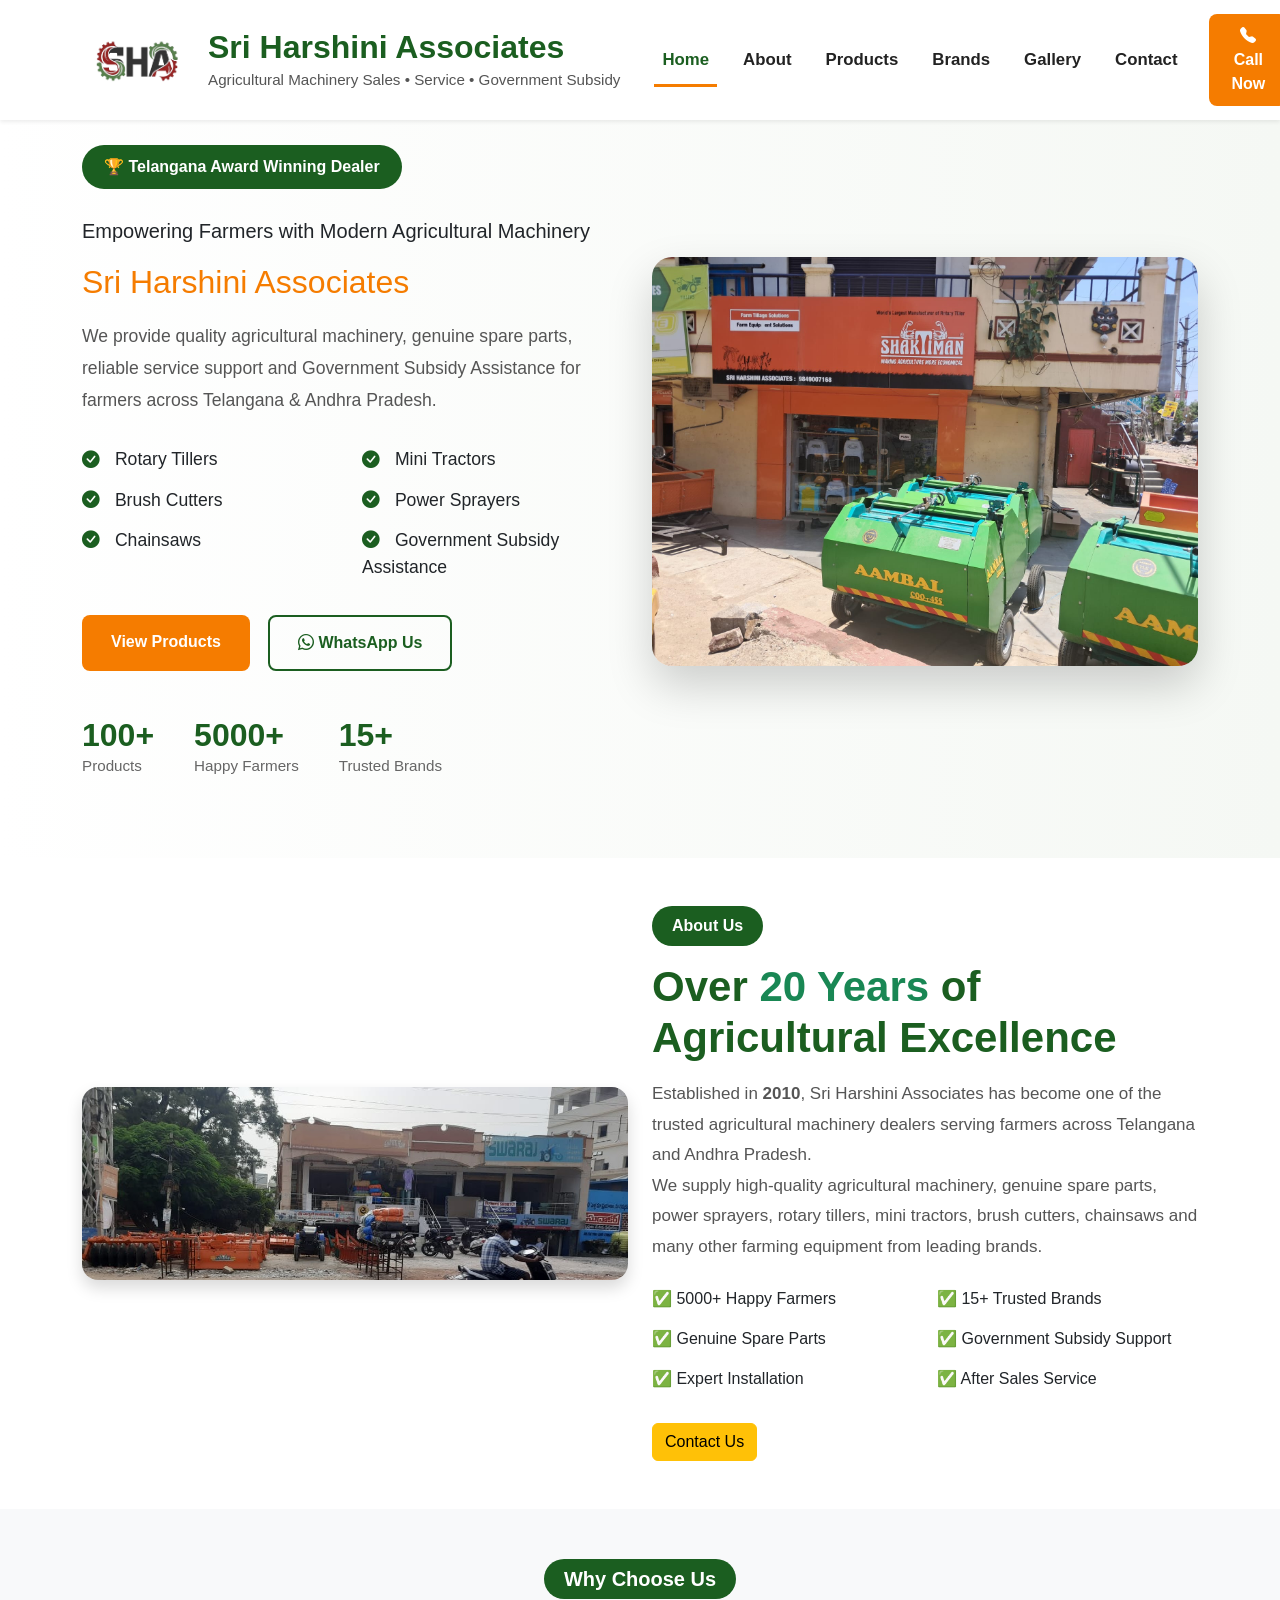
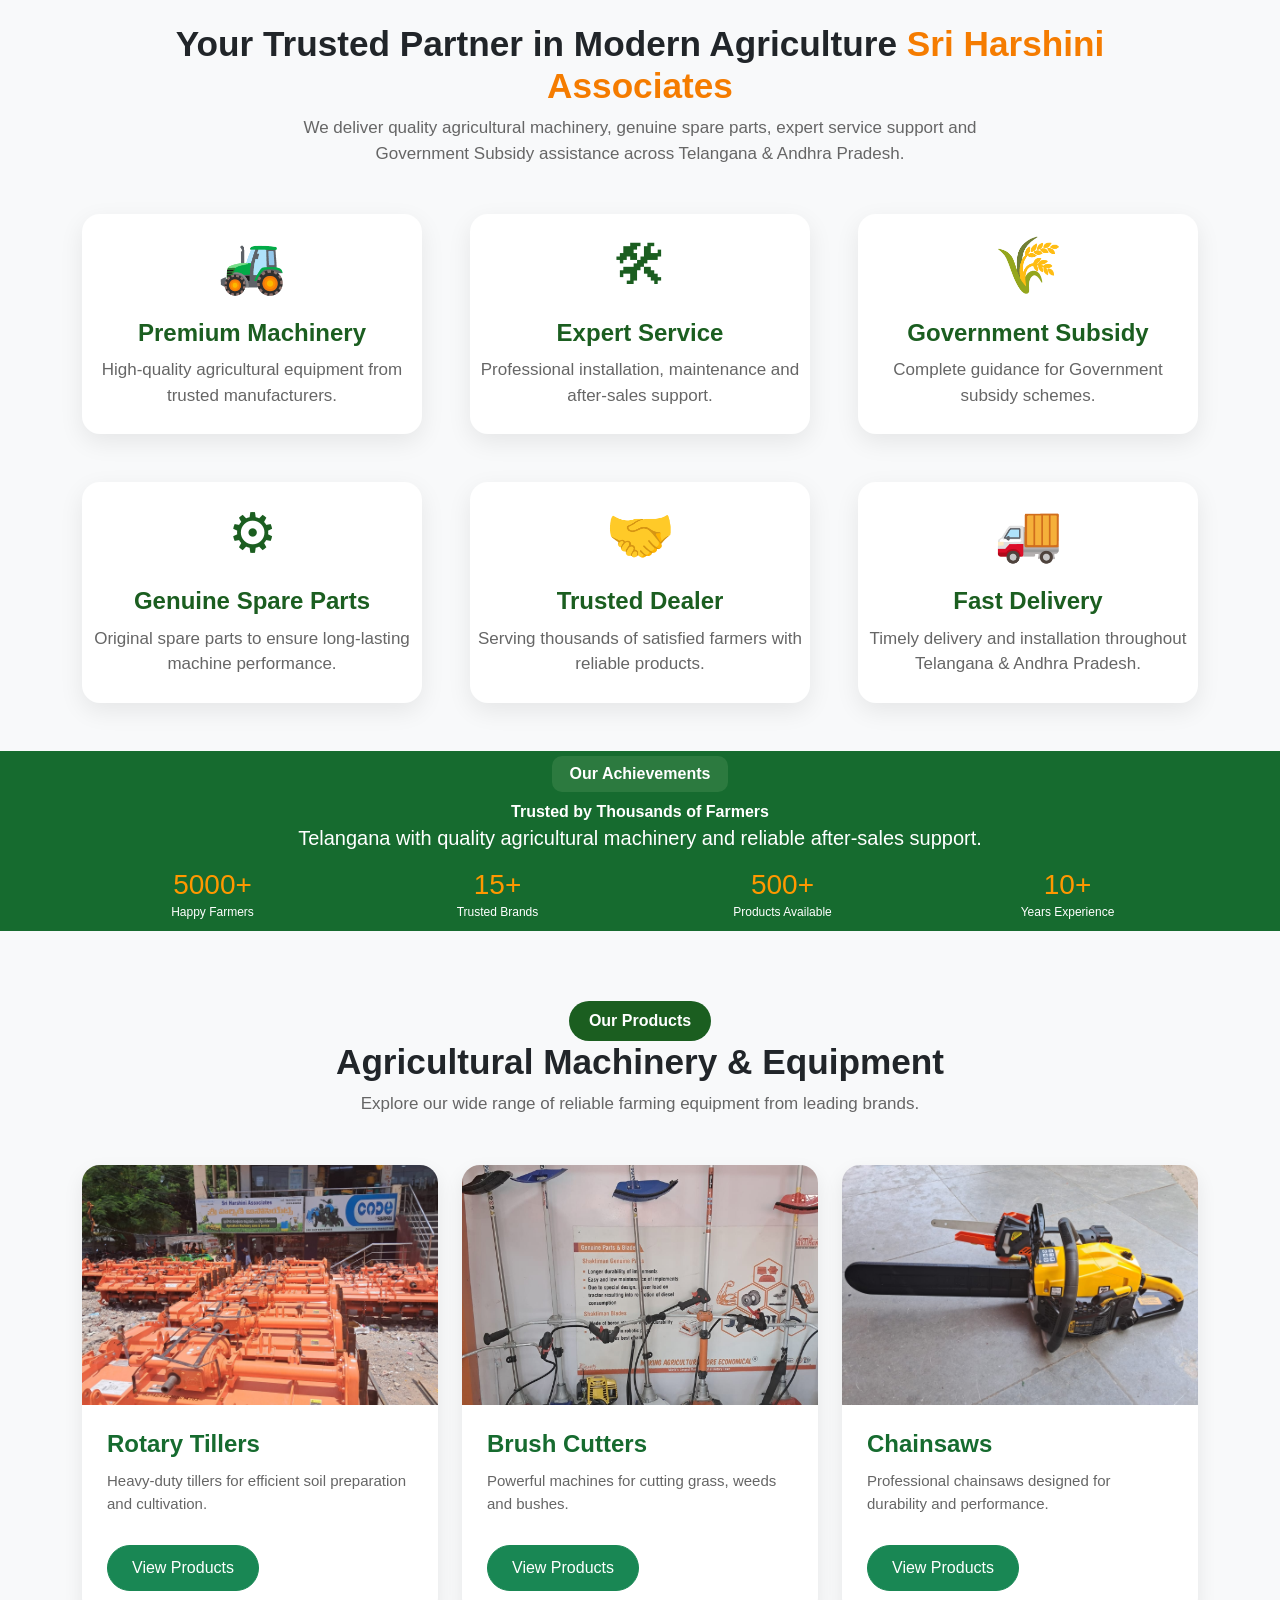
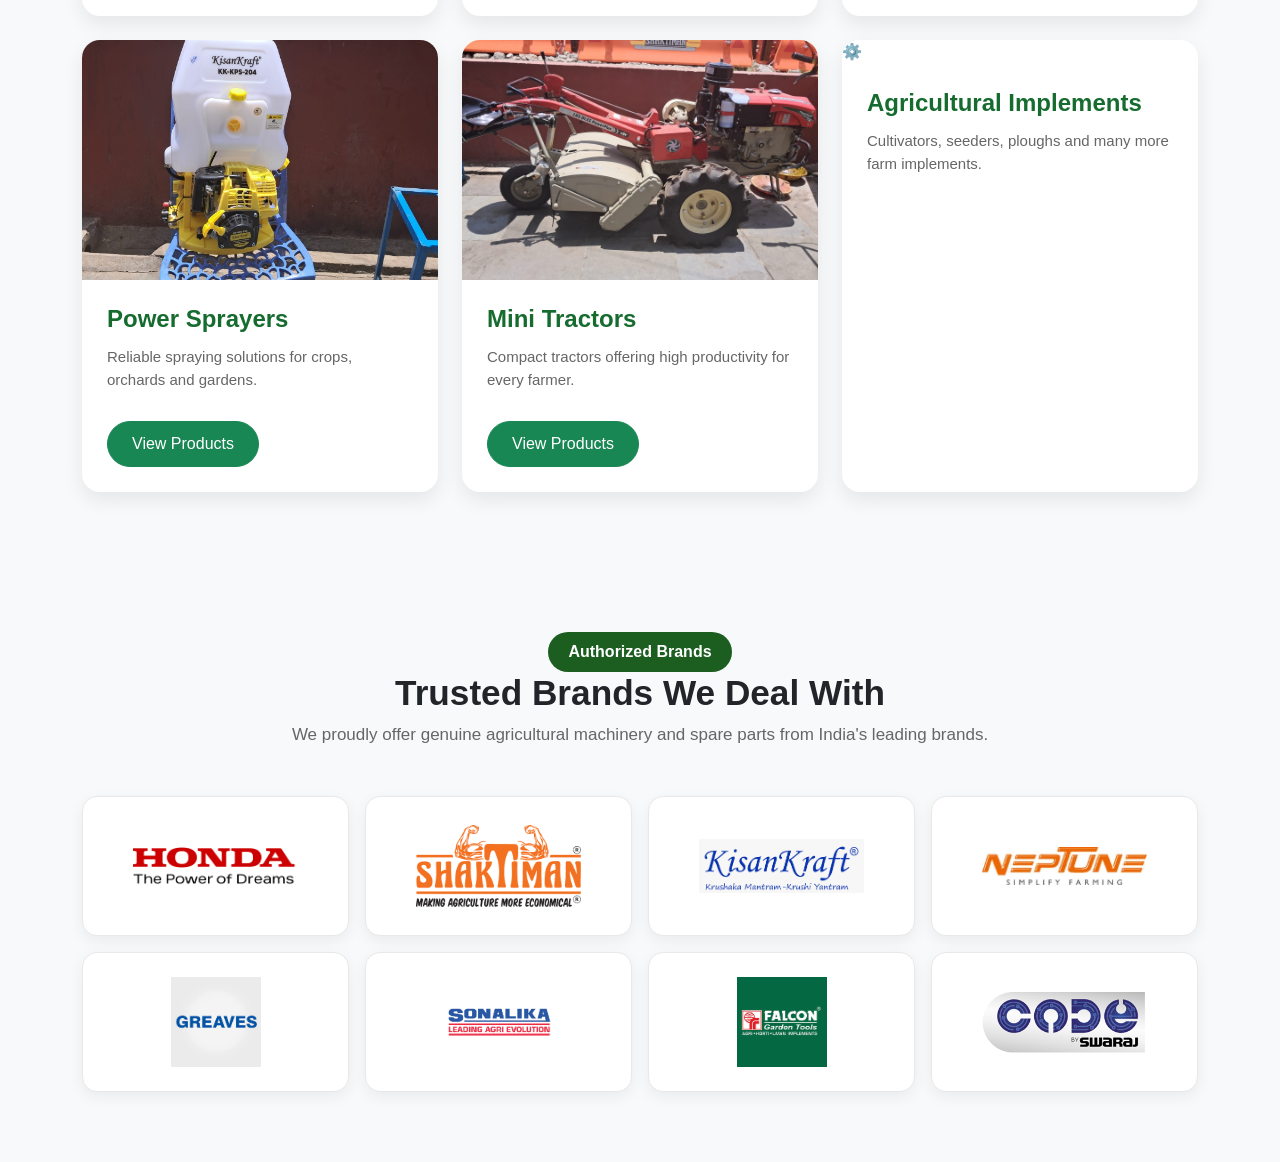
==== commit 50971c6f: "Completed About Us page" ====
--- a/index.html
+++ b/index.html
@@ -220,6 +220,95 @@
 
     </div>
 
+</section>
+<!-- ================= ABOUT US ================= -->
+
+<section class="about-section py-5" id="about">
+    <div class="container">
+
+        <div class="row align-items-center">
+
+            <!-- Left Image -->
+
+            <div class="col-lg-6 mb-4 mb-lg-0">
+
+                <img src="assets/images/hero/about-showroom.jpg"
+                     class="img-fluid rounded-4 shadow"
+                     alt="Sri Harshini Associates">
+
+            </div>
+
+            <!-- Right Content -->
+
+            <div class="col-lg-6">
+
+                <span class="section-tag">About Us</span>
+
+                <h2 class="section-title mt-3">
+                    Over <span class="text-success">20 Years</span> of Agricultural Excellence
+                </h2>
+
+                <p class="section-subtitle mt-3">
+
+                    Established in <strong>2010</strong>, Sri Harshini Associates has become one of the trusted agricultural machinery dealers serving farmers across Telangana and Andhra Pradesh.
+
+                </p>
+
+                <p>
+
+                    We supply high-quality agricultural machinery, genuine spare parts, power sprayers, rotary tillers, mini tractors, brush cutters, chainsaws and many other farming equipment from leading brands.
+
+                </p>
+
+                <div class="row mt-4">
+
+                    <div class="col-6 mb-3">
+
+                        ✅ 5000+ Happy Farmers
+
+                    </div>
+
+                    <div class="col-6 mb-3">
+
+                        ✅ 15+ Trusted Brands
+
+                    </div>
+
+                    <div class="col-6 mb-3">
+
+                        ✅ Genuine Spare Parts
+
+                    </div>
+
+                    <div class="col-6 mb-3">
+
+                        ✅ Government Subsidy Support
+
+                    </div>
+
+                    <div class="col-6 mb-3">
+
+                        ✅ Expert Installation
+
+                    </div>
+
+                    <div class="col-6 mb-3">
+
+                        ✅ After Sales Service
+
+                    </div>
+
+                </div>
+
+                <a href="#contact" class="btn btn-warning mt-3">
+                    Contact Us
+                </a>
+
+            </div>
+
+        </div>
+
+    </div>
 </section>
 <!-- ================= WHY CHOOSE US ================= -->
 
--- a/assets/css/style.css
+++ b/assets/css/style.css
@@ -640,4 +640,54 @@
     max-height:70px;
 }
 
+}
+
+/*=================================
+        ABOUT SECTION
+==================================*/
+
+.about-section{
+    background:#ffffff;
+    padding:80px 0;
+}
+
+.about-img{
+    width:100%;
+    height:450px;
+    object-fit:cover;
+    border-radius:20px;
+    box-shadow:0 10px 30px rgba(0,0,0,.12);
+    transition:.4s;
+}
+
+.about-img:hover{
+    transform:scale(1.02);
+}
+
+.about-section .section-title{
+    font-size:42px;
+    font-weight:700;
+    color:#1B5E20;
+}
+
+.about-section p{
+    color:#555;
+    line-height:1.8;
+    font-size:17px;
+}
+
+@media(max-width:768px){
+
+.about-img{
+    height:280px;
+}
+
+.about-section{
+    padding:60px 0;
+}
+
+.about-section .section-title{
+    font-size:30px;
+}
+
 }
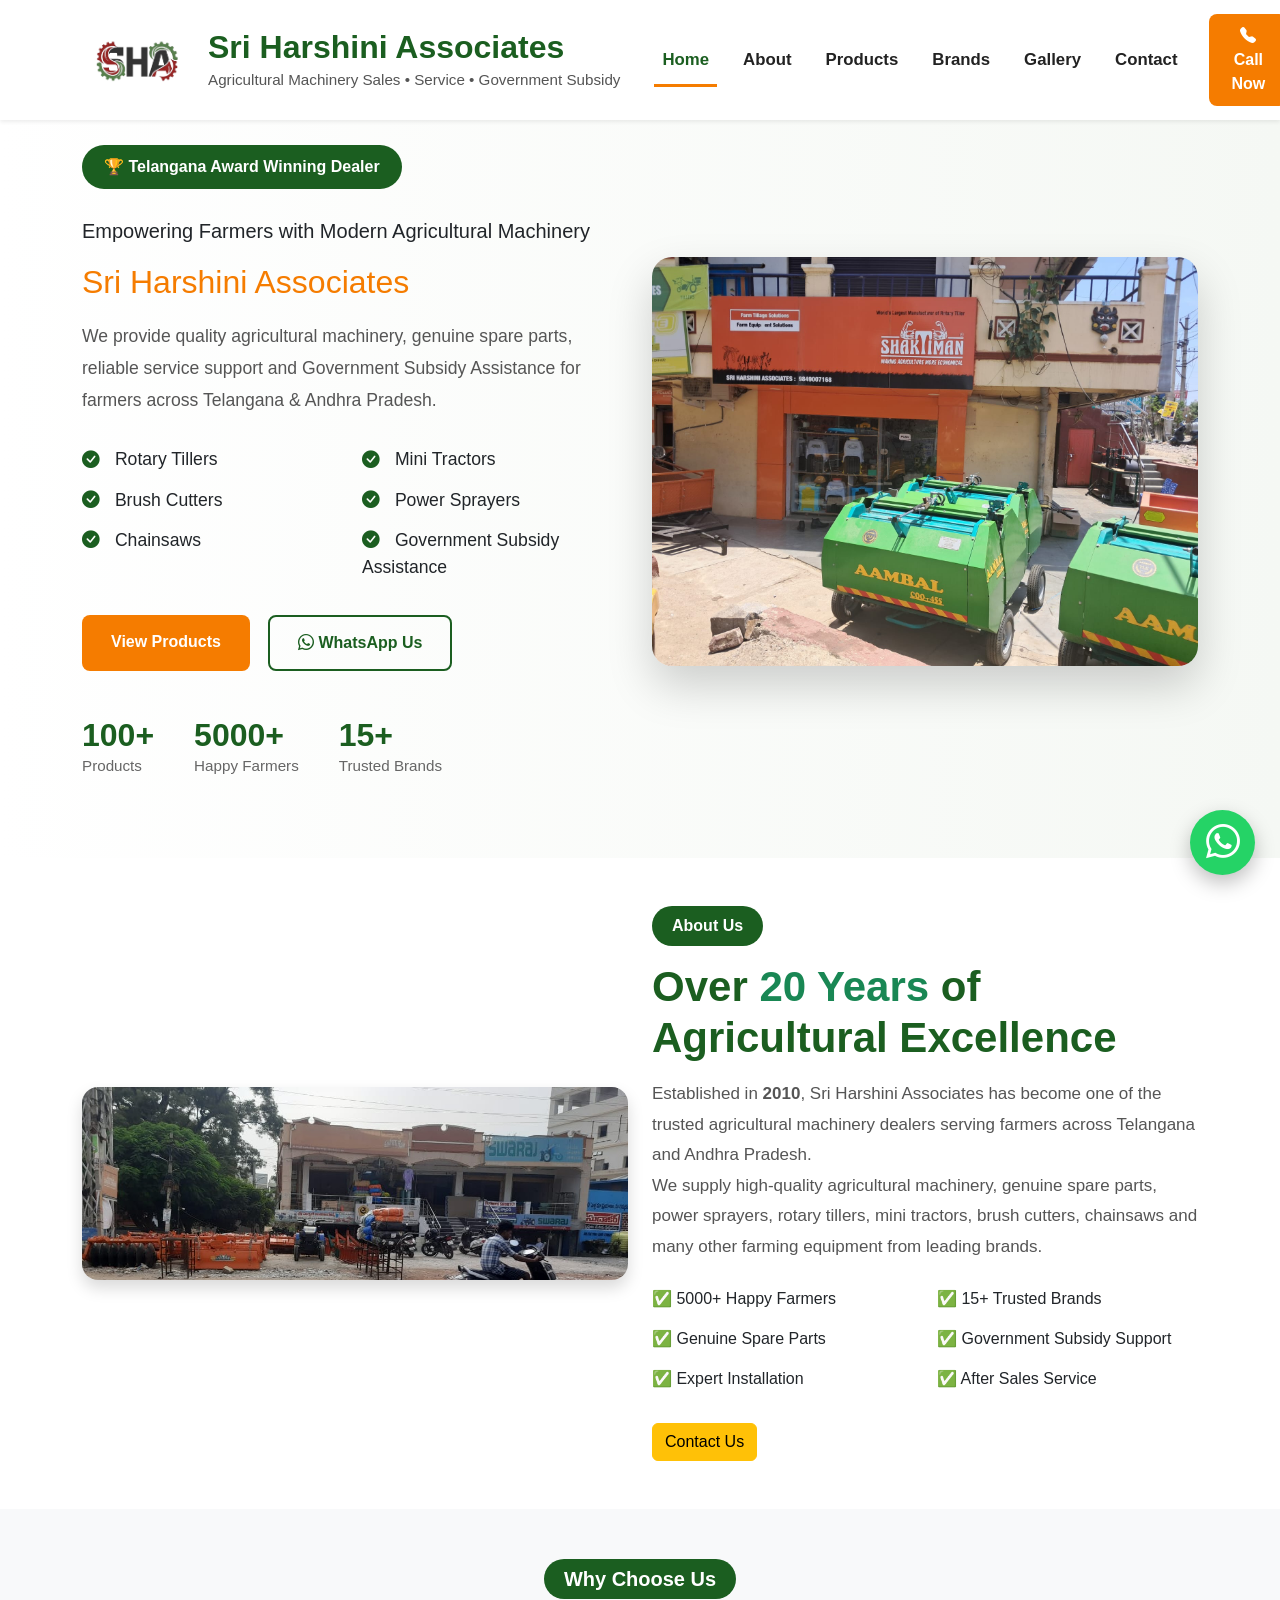
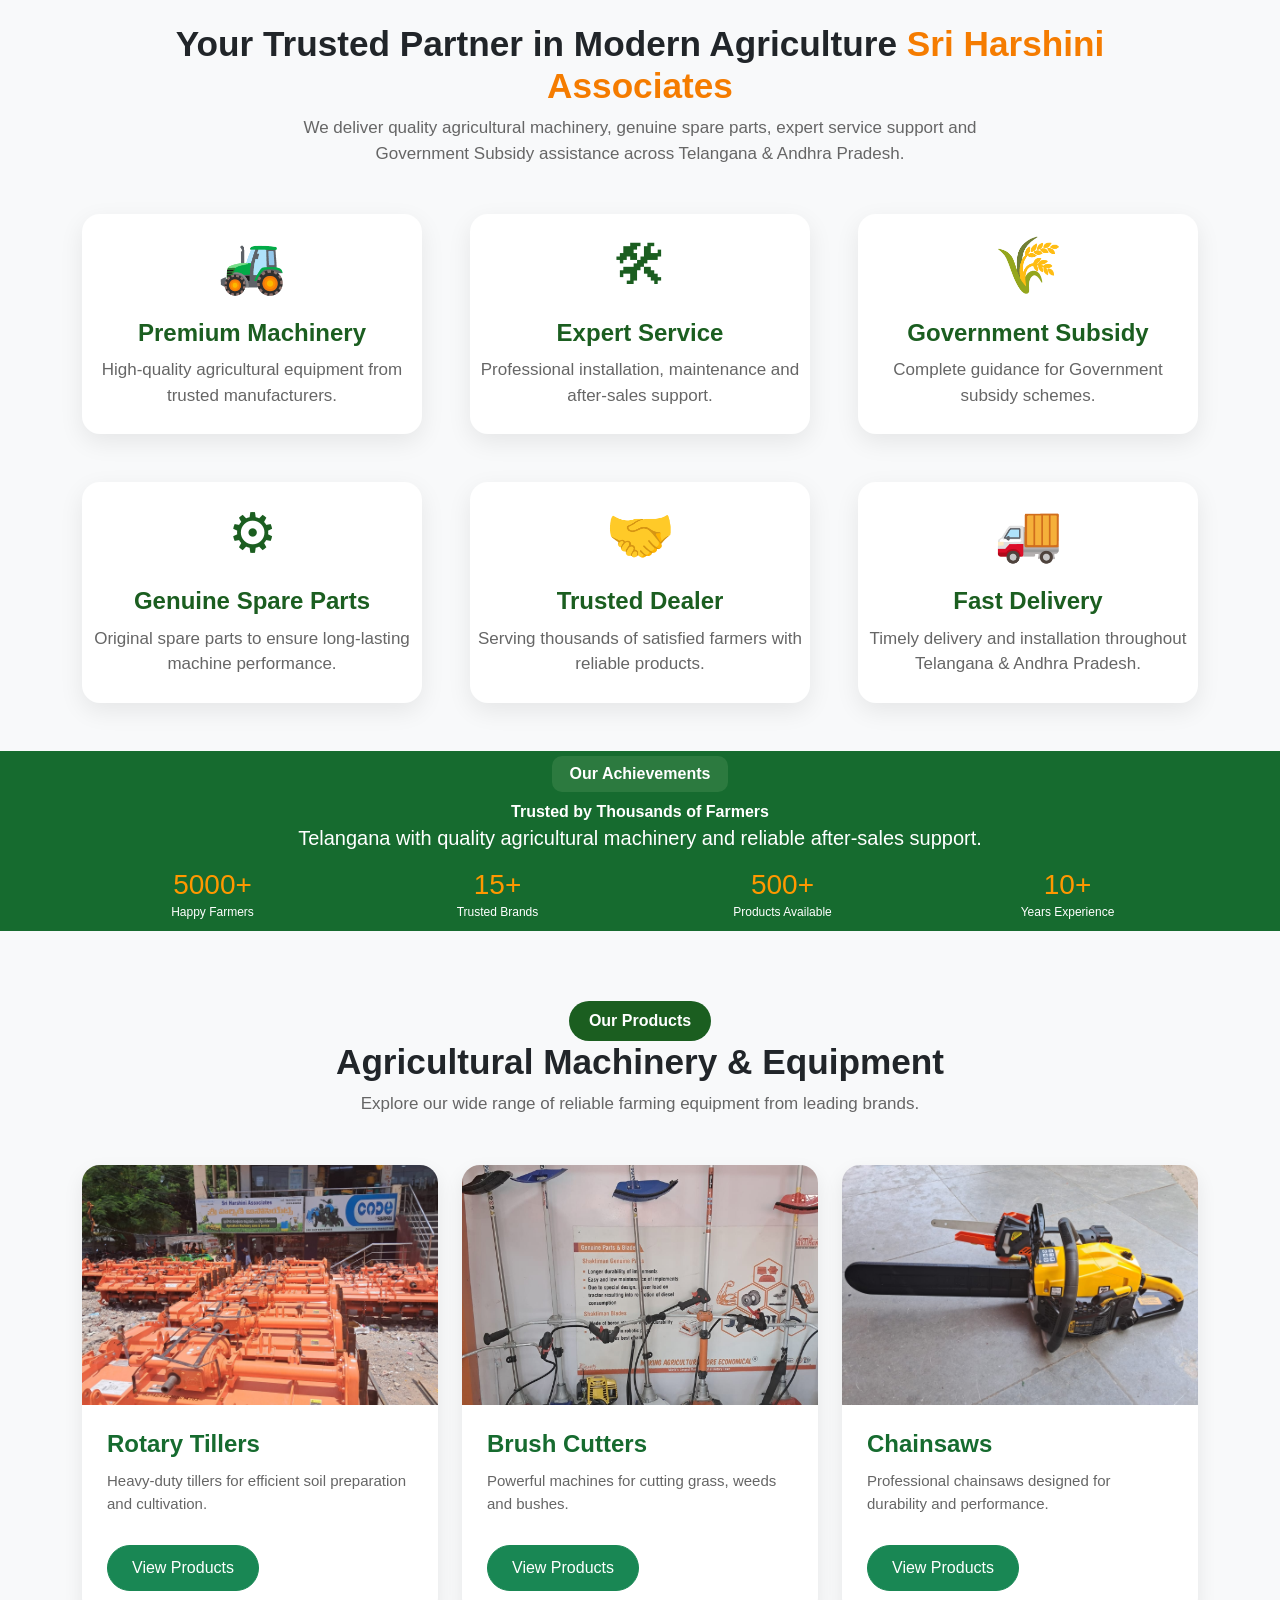
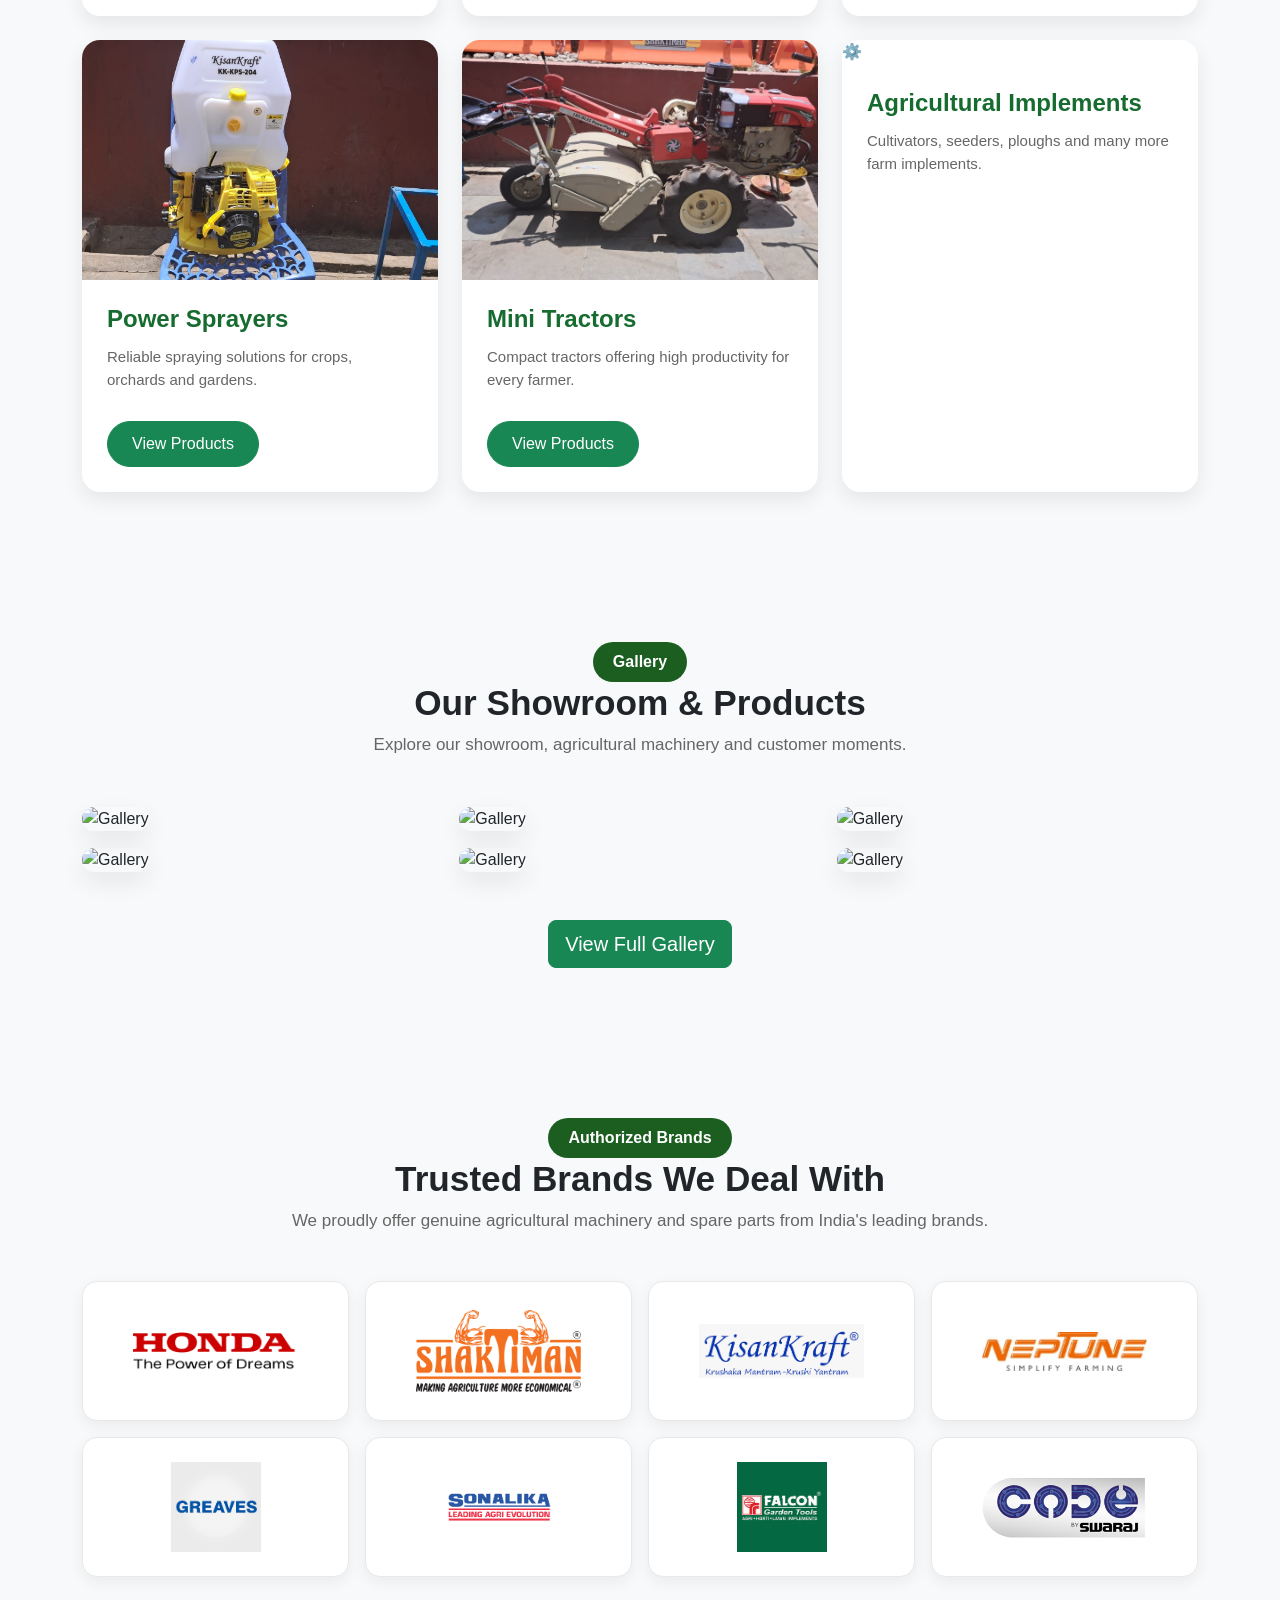
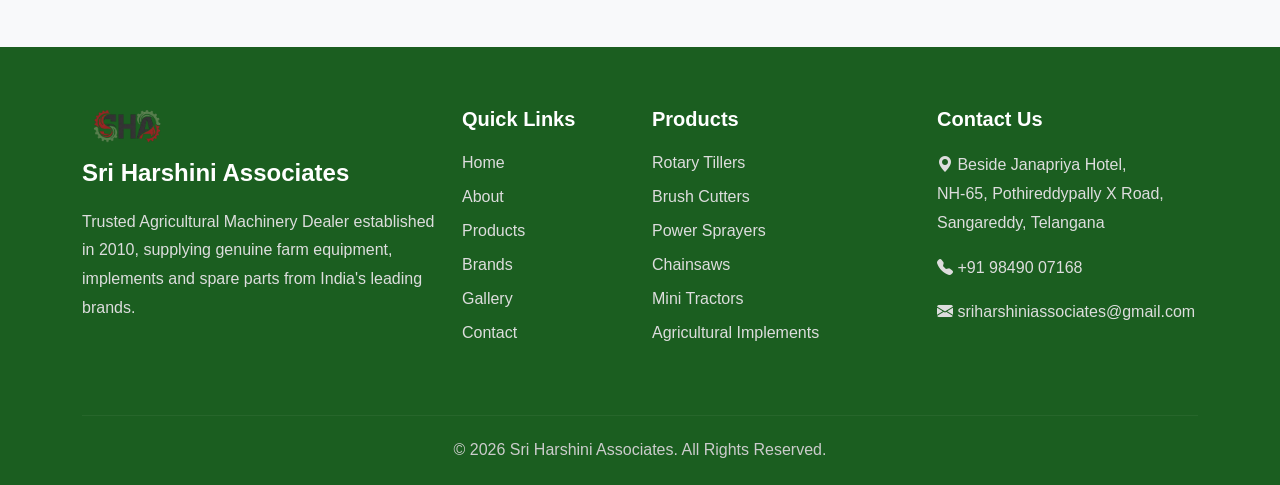
==== commit 815d4145: "added whatsapp floting icon and top nav button" ====
--- a/index.html
+++ b/index.html
@@ -541,8 +541,81 @@
     </div>
 </section>
 <!-- =============================
-     AUTHORIZED BRANDS
+        GALLERY PREVIEW
 ============================= -->
+
+<section class="gallery-section" id="gallery">
+
+    <div class="container">
+
+        <div class="text-center mb-5">
+
+            <span class="section-tag">Gallery</span>
+
+            <h2 class="section-title">
+                Our Showroom & Products
+            </h2>
+
+            <p class="section-subtitle">
+                Explore our showroom, agricultural machinery and customer moments.
+            </p>
+
+        </div>
+
+        <div class="row g-3">
+
+            <div class="col-lg-4 col-md-6">
+                <img src="assets/images/gallery/gallery1.jpg"
+                     class="gallery-img"
+                     alt="Gallery">
+            </div>
+
+            <div class="col-lg-4 col-md-6">
+                <img src="assets/images/gallery/gallery2.jpg"
+                     class="gallery-img"
+                     alt="Gallery">
+            </div>
+
+            <div class="col-lg-4 col-md-6">
+                <img src="assets/images/gallery/gallery3.jpg"
+                     class="gallery-img"
+                     alt="Gallery">
+            </div>
+
+            <div class="col-lg-4 col-md-6">
+                <img src="assets/images/gallery/gallery4.jpg"
+                     class="gallery-img"
+                     alt="Gallery">
+            </div>
+
+            <div class="col-lg-4 col-md-6">
+                <img src="assets/images/gallery/gallery5.jpg"
+                     class="gallery-img"
+                     alt="Gallery">
+            </div>
+
+            <div class="col-lg-4 col-md-6">
+                <img src="assets/images/gallery/gallery6.jpg"
+                     class="gallery-img"
+                     alt="Gallery">
+            </div>
+
+        </div>
+
+        <div class="text-center mt-5">
+
+            <a href="gallery.html"
+               class="btn btn-success btn-lg">
+
+                View Full Gallery
+
+            </a>
+
+        </div>
+
+    </div>
+
+</section>
 <!-- =============================
      AUTHORIZED BRANDS
 ============================= -->
@@ -619,6 +692,155 @@
 
     </div>
 </section>
+
+<!-- ===========================
+            FOOTER
+============================ -->
+
+<footer class="footer">
+
+    <div class="container">
+
+        <div class="row">
+
+            <!-- Company -->
+
+            <div class="col-lg-4 col-md-6 mb-4">
+
+                <img src="assets/images/logo/logo.png"
+                     alt="Sri Harshini Associates"
+                     width="90"
+                     class="mb-3">
+
+                <h4>Sri Harshini Associates</h4>
+
+                <p>
+                    Trusted Agricultural Machinery Dealer established in 2010,
+                    supplying genuine farm equipment, implements and spare parts
+                    from India's leading brands.
+                </p>
+
+            </div>
+
+            <!-- Quick Links -->
+
+            <div class="col-lg-2 col-md-6 mb-4">
+
+                <h5>Quick Links</h5>
+
+                <ul>
+
+                    <li><a href="index.html">Home</a></li>
+
+                    <li><a href="about.html">About</a></li>
+
+                    <li><a href="products.html">Products</a></li>
+
+                    <li><a href="brands.html">Brands</a></li>
+
+                    <li><a href="gallery.html">Gallery</a></li>
+
+                    <li><a href="contact.html">Contact</a></li>
+
+                </ul>
+
+            </div>
+
+            <!-- Products -->
+
+            <div class="col-lg-3 col-md-6 mb-4">
+
+                <h5>Products</h5>
+
+                <ul>
+                    <li><a href="products.html#rotary-tillers">Rotary Tillers</a></li>
+                    <li><a href="products.html#brush-cutters">Brush Cutters</a></li>
+                    <li><a href="products.html#power-sprayers">Power Sprayers</a></li>
+                    <li><a href="products.html#chainsaws">Chainsaws</a></li>
+                    <li><a href="products.html#mini-tractors">Mini Tractors</a></li>
+                    <li><a href="products.html#agricultural-implements">Agricultural Implements</a></li>
+
+                </ul>
+
+            </div>
+
+            <!-- Contact -->
+
+            <div class="col-lg-3 col-md-6">
+
+                <h5>Contact Us</h5>
+
+                <p>
+
+                    <i class="bi bi-geo-alt-fill"></i>
+
+                    Beside Janapriya Hotel,<br>
+                    NH-65, Pothireddypally X Road,<br>
+                    Sangareddy, Telangana
+
+                </p>
+
+                <p>
+
+                    <i class="bi bi-telephone-fill"></i>
+
+                    +91 98490 07168
+
+                </p>
+
+                <p>
+
+                    <i class="bi bi-envelope-fill"></i>
+
+                    sriharshiniassociates@gmail.com
+
+                </p>
+
+            </div>
+
+        </div>
+
+        <hr>
+
+        <div class="footer-bottom">
+
+            <p>
+
+                © 2026 Sri Harshini Associates. All Rights Reserved.
+
+            </p>
+
+        </div>
+
+    </div>
+
+</footer>
+
+<!-- =============================
+     FLOATING WHATSAPP
+============================= -->
+
+<a href="https://wa.me/919849007168?text=Hello%20Sri%20Harshini%20Associates,%20I%20am%20interested%20in%20your%20agricultural%20machinery."
+   class="whatsapp-float"
+   target="_blank"
+   aria-label="Chat on WhatsApp">
+
+    <i class="bi bi-whatsapp"></i>
+
+</a>
+
+<!-- =============================
+      SCROLL TO TOP
+============================= -->
+
+<button id="scrollTopBtn">
+
+    <i class="bi bi-arrow-up"></i>
+
+</button>
+
+<script src="assets/js/scroll.js"></script>
+
 <script src="https://cdn.jsdelivr.net/npm/bootstrap@5.3.7/dist/js/bootstrap.bundle.min.js"></script>
 
 </body>
--- a/assets/css/style.css
+++ b/assets/css/style.css
@@ -1,3 +1,17 @@
+
+
+@import url("variables.css");
+@import url("navbar.css");
+@import url("hero.css");
+@import url("about.css");
+@import url("products.css");
+@import url("brands.css");
+@import url("gallery.css");
+@import url("footer.css");
+@import url("responsive.css");
+@import url("WHATSAPP.css");
+@import url("buttons.css");
+@import url("whychoose.css");
 /* ==========================
    GLOBAL
 ========================== */
@@ -7,447 +21,6 @@
     background:#f8f9fa;
 }
 
-/* ==========================
-   NAVBAR
-========================== */
-
-.navbar{
-    background:#ffffff;
-    padding:14px 0;
-}
-
-.logo{
-    width:110px;
-    height:auto;
-}
-
-.company-name{
-
-    font-size:2rem;
-    font-weight:700;
-    color:#1B5E20;
-    margin:0;
-
-}
-
-.company-tagline{
-
-    font-size:0.95rem;
-    color:#555;
-    margin:2px 0 0;
-
-}
-
-/* ==========================
-   MENU
-========================== */
-
-.navbar-nav{
-
-    margin-left:auto;
-
-}
-
-.nav-link{
-
-    position:relative;
-    color:#222 !important;
-    font-size:1.05rem;
-    font-weight:600;
-    margin-left:18px;
-    transition:.3s;
-
-}
-
-.nav-link:hover{
-
-    color:#1B5E20 !important;
-
-}
-
-.nav-link::after{
-
-    content:"";
-    position:absolute;
-    left:0;
-    bottom:-6px;
-    width:0;
-    height:3px;
-    background:#F57C00;
-    transition:.3s;
-
-}
-
-.nav-link:hover::after,
-.nav-link.active::after{
-
-    width:100%;
-
-}
-
-.nav-link.active{
-
-    color:#1B5E20 !important;
-
-}
-
-/* ==========================
-   CALL BUTTON
-========================== */
-
-.call-btn{
-
-    background:#F57C00;
-    color:white;
-    font-weight:600;
-    border-radius:8px;
-    padding:10px 22px;
-    border:none;
-    transition:.3s;
-
-}
-
-.call-btn:hover{
-
-    background:#E65100;
-    color:white;
-
-}
-
-/* ==========================
-   RESPONSIVE
-========================== */
-
-@media(max-width:991px){
-
-.logo{
-
-    width:85px;
-
-}
-
-.company-name{
-
-    font-size:1.4rem;
-
-}
-
-.company-tagline{
-
-    font-size:.8rem;
-
-}
-
-.nav-link{
-
-    margin-left:0;
-    margin-top:10px;
-
-}
-
-.call-btn{
-
-    width:100%;
-    margin-top:15px;
-
-}
-
-}
-/*======================================
- HERO SECTION
-======================================
-
-.hero{
-
-    padding:30px 0 80px;
-    background:linear-gradient(to right,#ffffff,#f5f8f4);
-
-}
-
-/* Badge 
-
-.hero-badge{
-
-    display:inline-block;
-    background:#1B5E20;
-    color:#fff;
-    padding:10px 22px;
-    border-radius:40px;
-    font-weight:600;
-    margin-bottom:20px;
-
-}
-
-Title 
-
-.hero-title{
-
-    font-size:3.1rem;
-    font-weight:700;
-    color:#1B5E20;
-    line-height:1.2;
-    margin-top:15px;
-
-}*/
-.hero{
-    background:linear-gradient(to right,#ffffff,#f5f8f4);
-    padding:25px 0 80px;
-}
-
-.hero-badge{
-    display:inline-block;
-    margin-bottom:20px;
-        background:#1B5E20;
-    color:#fff;
-    padding:10px 22px;
-    border-radius:40px;
-    font-weight:600;
-    margin-bottom:20px;
-}
-
-.hero-title{
-    margin-top:10px;
-}
-
-.hero-subtitle{
-
-    color:#F57C00;
-    font-size:2rem;
-    margin:20px 0;
-
-}
-
-.hero-description{
-
-    font-size:1.1rem;
-    color:#555;
-    line-height:1.8;
-    margin-bottom:30px;
-
-}
-
-/* Feature List */
-
-.hero-features{
-
-    display:grid;
-    grid-template-columns:repeat(2,1fr);
-    gap:14px;
-    margin-bottom:35px;
-
-}
-
-.hero-features div{
-
-    font-size:1.1rem;
-    font-weight:500;
-
-}
-
-.hero-features i{
-
-    color:#1B5E20;
-    margin-right:10px;
-
-}
-
-/* Buttons */
-
-.hero-buttons{
-
-    display:flex;
-    gap:18px;
-    flex-wrap:wrap;
-    margin-bottom:45px;
-
-}
-
-.hero-btn{
-
-    background:#F57C00;
-    color:#fff;
-    padding:14px 28px;
-    border-radius:8px;
-    font-weight:600;
-
-}
-
-.hero-btn:hover{
-
-    background:#E65100;
-    color:#fff;
-
-}
-
-.hero-btn-outline{
-
-    border:2px solid #1B5E20;
-    color:#1B5E20;
-    padding:14px 28px;
-    border-radius:8px;
-    font-weight:600;
-
-}
-
-.hero-btn-outline:hover{
-
-    background:#1B5E20;
-    color:#fff;
-
-}
-
-/* Stats */
-
-.hero-stats{
-
-    display:flex;
-    gap:40px;
-    flex-wrap:wrap;
-
-}
-
-.hero-stats h3{
-
-    color:#1B5E20;
-    font-size:2rem;
-    font-weight:700;
-    margin:0;
-
-}
-
-.hero-stats span{
-
-    color:#666;
-    font-size:.95rem;
-
-}
-
-/* Image */
-
-.hero-image{
-
-    width:100%;
-    max-height:550px;
-    object-fit:cover;
-    border-radius:20px;
-    box-shadow:0 20px 45px rgba(0,0,0,.18);
-
-}
-
-/*======================================
- MOBILE
-======================================*/
-
-@media(max-width:991px){
-
-.hero{
-
-    text-align:center;
-    padding:70px 0;
-
-}
-
-.hero-title{
-    font-size:58px;
-    font-weight:700;
-}
-
-.hero-text{
-    font-size:20px;
-    line-height:1.8;
-}
-
-.hero-subtitle{
-
-    font-size:1.5rem;
-
-}
-
-.hero-features{
-
-    grid-template-columns:1fr;
-
-}
-
-.hero-buttons{
-
-    justify-content:center;
-
-}
-
-.hero-stats{
-
-    justify-content:center;
-
-}
-
-}
-/* ================= WHY US ================= */
-
-
-.why-us{
-    padding-top:50px !important;
-    padding-bottom:80px;
-}
-.section-tag{
-    background:#1B5E20;
-    color:#fff;
-    padding:8px 20px;
-    border-radius:30px;
-    font-weight:600;
-    display:inline-block;
-}
-
-.section-title{
-    font-size:2.2rem;
-    font-weight:700;
-}
-
-.section-title span{
-    color:#F57C00;
-}
-
-.section-subtitle{
-    max-width:750px;
-    margin:auto;
-    color:#666;
-    font-size:17px;
-}
-
-.why-card{
-    background:#fff;
-    padding:10px 5px;
-    border-radius:18px;
-    text-align:center;
-    transition:.35s;
-    height:100%;
-    box-shadow:0 8px 25px rgba(0,0,0,.08);
-}
-
-.why-card:hover{
-    transform:translateY(-10px);
-    box-shadow:0 18px 40px rgba(0,0,0,.15);
-    border-top:4px solid #F57C00;
-}
-
-.why-card .icon{
-    font-size:55px;
-    color:#1B5E20;
-    margin-bottom:12px;
-    transition:.3s;
-}
-
-.why-card h4{
-    font-weight:700;
-    margin-bottom:10px;
-    color:#1B5E20;
-}
-
-.why-card p{
-    color:#666;
-    line-height:1.5;
-    font-size:17px;
-}
 
 /*=========================
       Statistics Section
@@ -528,166 +101,3 @@
 
 }
 
-/*=============================
-    FEATURED PRODUCTS
-=============================*/
-
-.products-section{
-    padding:70px 0;
-    background:#f8f9fa;
-}
-
-.product-card{
-    background:#fff;
-    border-radius:18px;
-    overflow:hidden;
-    box-shadow:0 8px 20px rgba(0,0,0,.08);
-    transition:.3s;
-    height:100%;
-}
-
-.product-card:hover{
-    transform:translateY(-8px);
-    box-shadow:0 15px 35px rgba(0,0,0,.15);
-}
-
-.product-card img{
-    width:100%;
-    height:240px;
-    object-fit:cover;
-    transition:.4s;
-}
-
-.product-card:hover img{
-    transform:scale(1.05);
-}
-
-.product-content{
-    padding:25px;
-}
-
-.product-content h4{
-    color:#166b2f;
-    font-weight:700;
-    margin-bottom:12px;
-}
-
-.product-content p{
-    color:#666;
-    font-size:15px;
-    margin-bottom:20px;
-    min-height:55px;
-}
-
-.product-content .btn{
-    border-radius:30px;
-    padding:10px 24px;
-}
-
-/*=============================
-      BRANDS SECTION
-=============================*/
-/*=============================
-      AUTHORIZED BRANDS
-=============================*/
-
-.brands-section{
-    padding:70px 0;
-    background:#f8f9fa;
-}
-
-.brand-card{
-    background:#fff;
-    border-radius:15px;
-    border:1px solid #e8e8e8;
-    padding:15px;
-    height:140px;
-    display:flex;
-    align-items:center;
-    justify-content:center;
-    transition:.3s;
-    box-shadow:0 5px 15px rgba(0,0,0,.06);
-}
-
-.brand-card:hover{
-    transform:translateY(-6px);
-    box-shadow:0 12px 25px rgba(0,0,0,.12);
-}
-
-.brand-card img{
-    width:70%;
-    max-width:100%;
-    max-height:90px;
-    object-fit:contain;
-    transition:.3s;
-}
-
-.brand-card:hover img{
-    transform:scale(1.08);
-}
-
-/* Mobile */
-
-@media (max-width:768px){
-
-.brand-card{
-    height:110px;
-    padding:10px;
-}
-
-.brand-card img{
-    width:130px;
-    max-height:70px;
-}
-
-}
-
-/*=================================
-        ABOUT SECTION
-==================================*/
-
-.about-section{
-    background:#ffffff;
-    padding:80px 0;
-}
-
-.about-img{
-    width:100%;
-    height:450px;
-    object-fit:cover;
-    border-radius:20px;
-    box-shadow:0 10px 30px rgba(0,0,0,.12);
-    transition:.4s;
-}
-
-.about-img:hover{
-    transform:scale(1.02);
-}
-
-.about-section .section-title{
-    font-size:42px;
-    font-weight:700;
-    color:#1B5E20;
-}
-
-.about-section p{
-    color:#555;
-    line-height:1.8;
-    font-size:17px;
-}
-
-@media(max-width:768px){
-
-.about-img{
-    height:280px;
-}
-
-.about-section{
-    padding:60px 0;
-}
-
-.about-section .section-title{
-    font-size:30px;
-}
-
-}
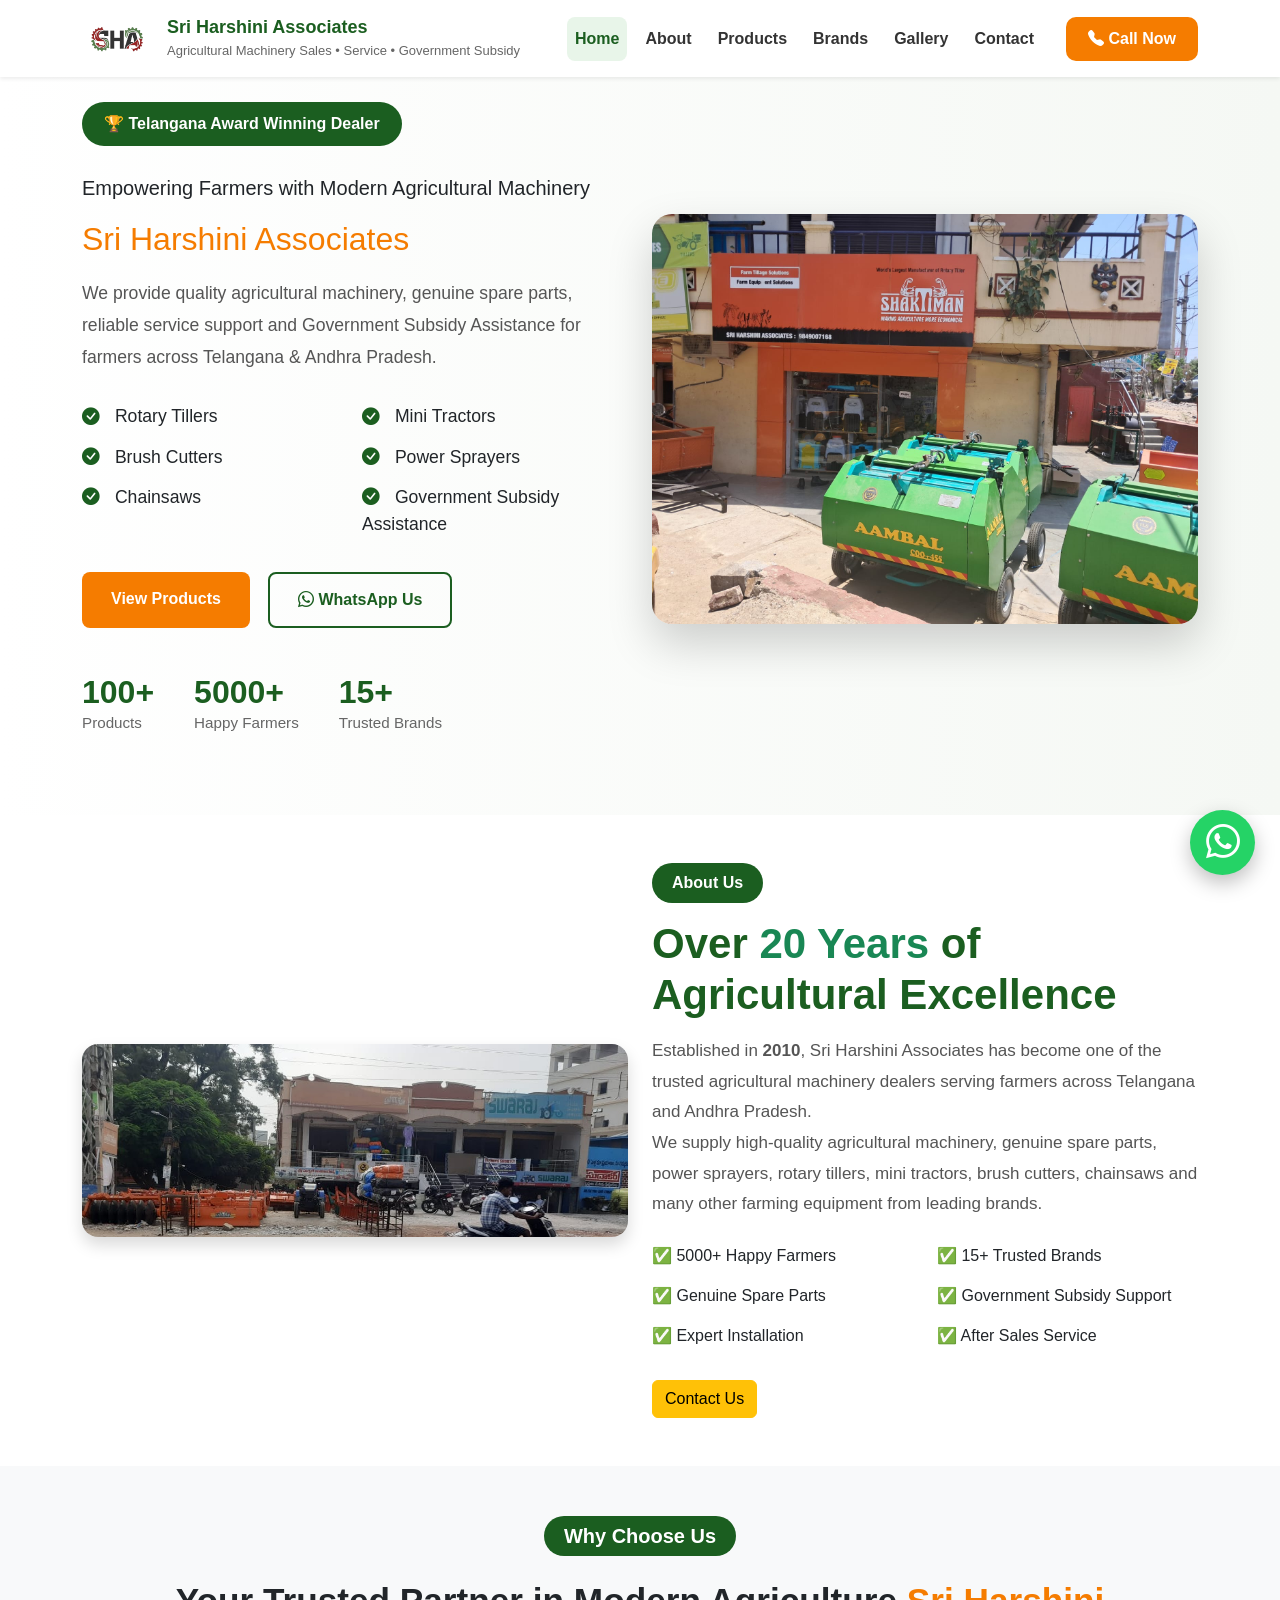
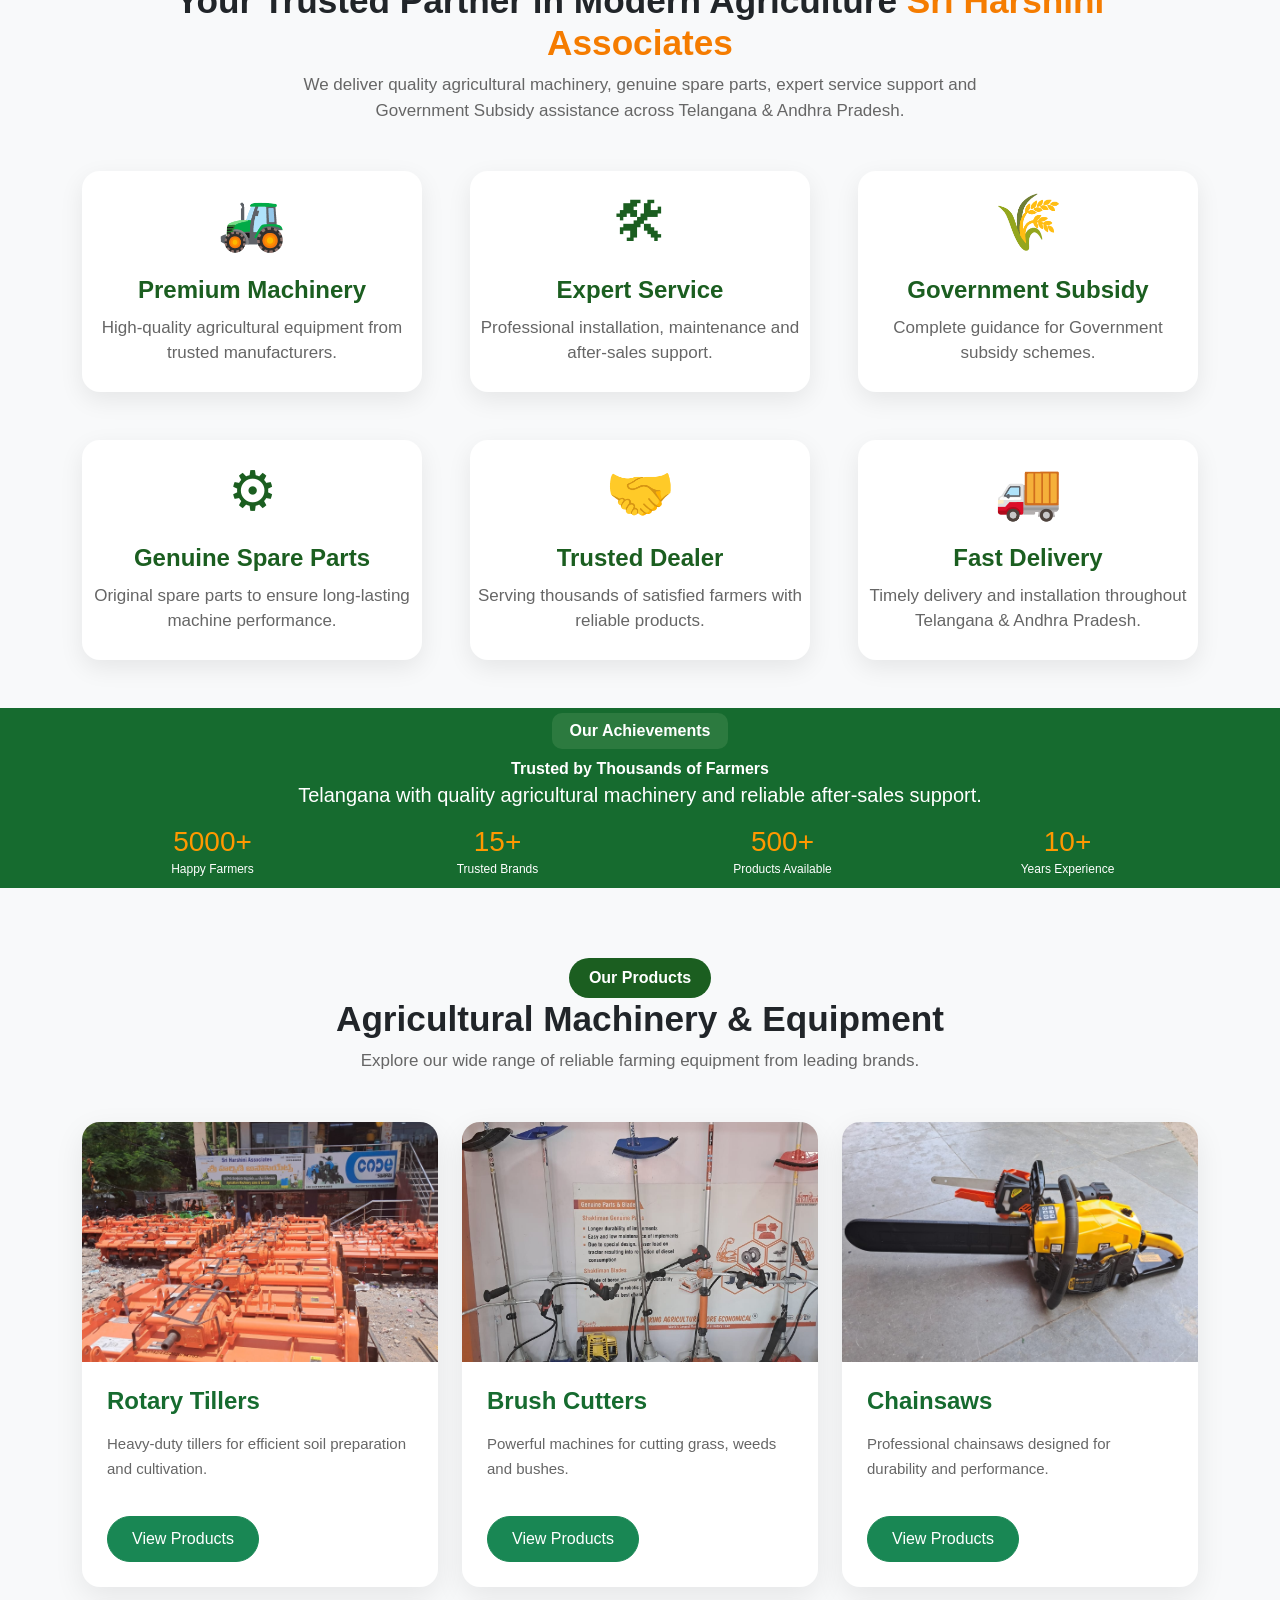
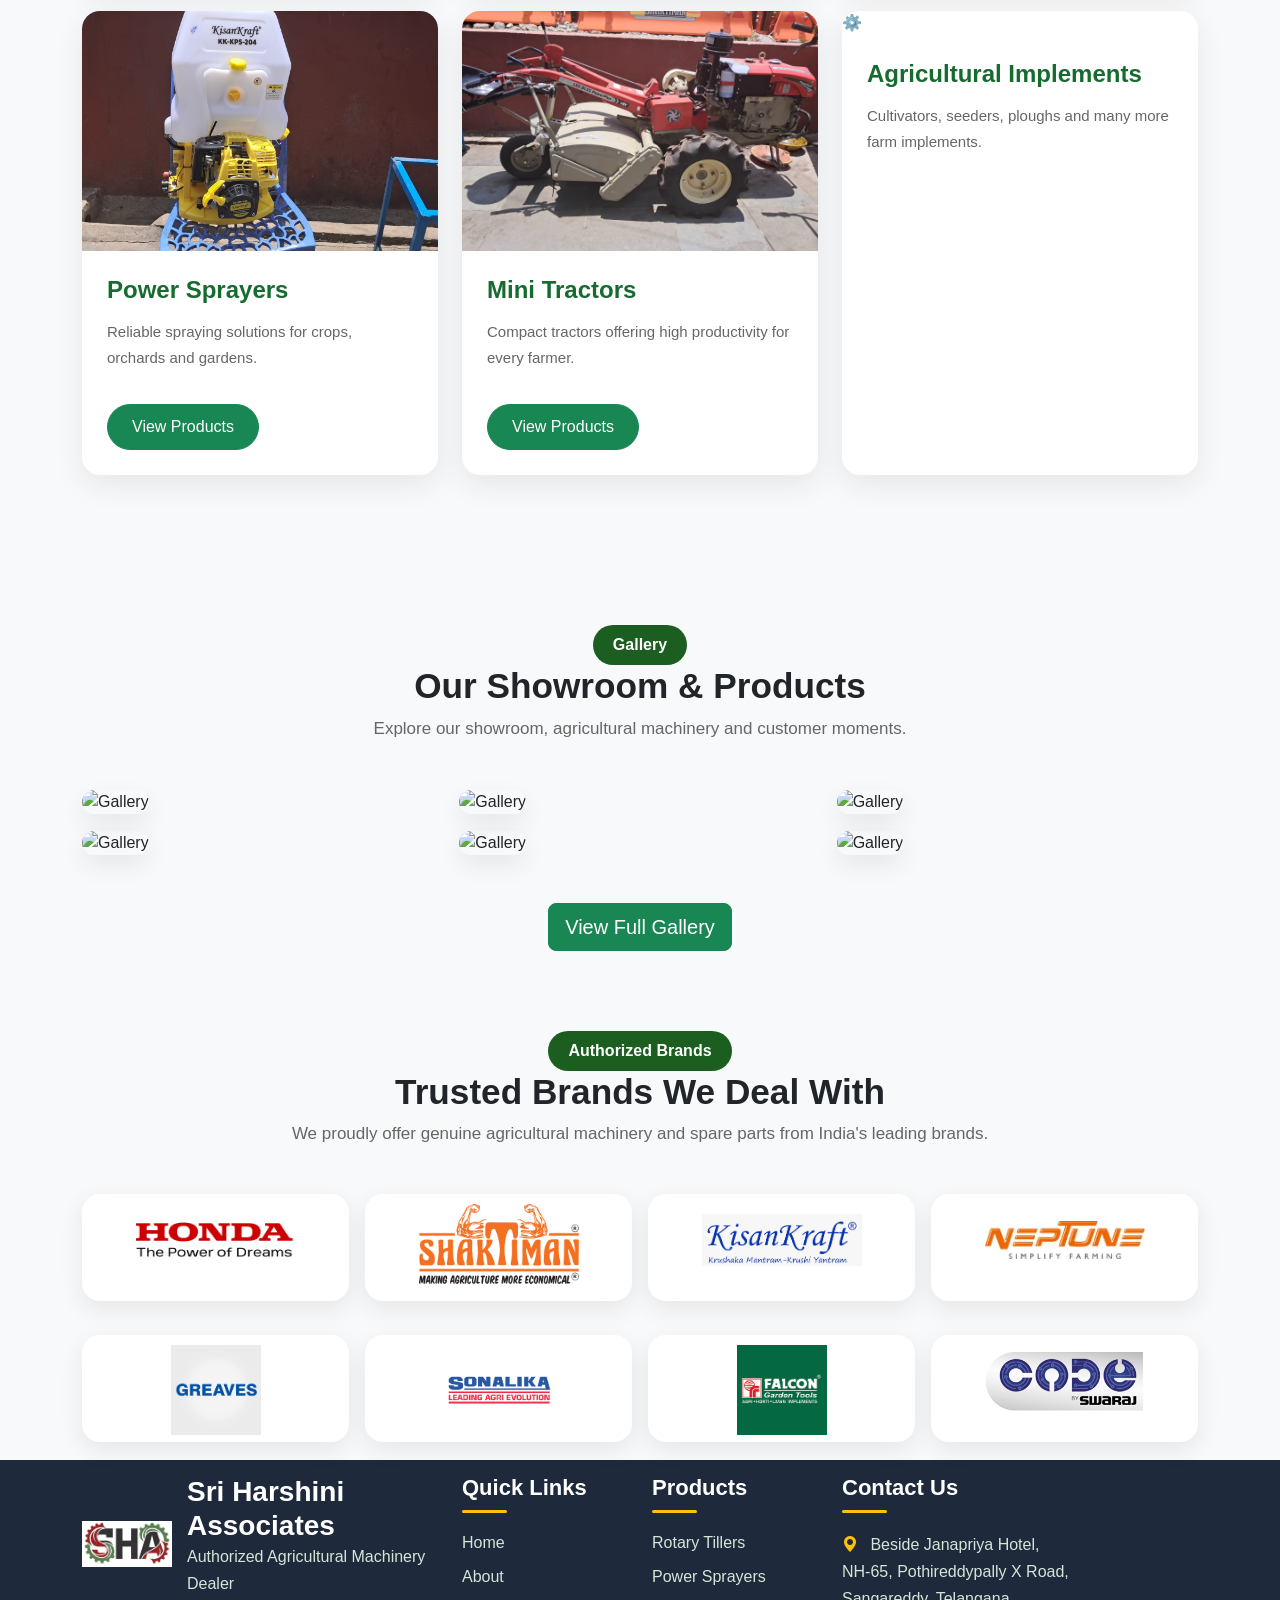
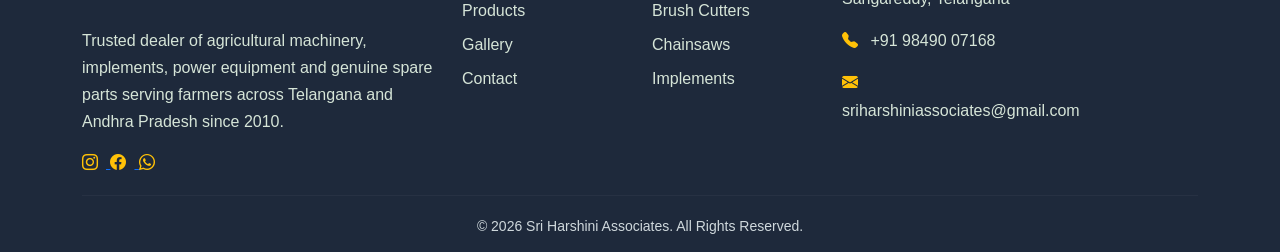
==== commit 445053e4: "finetunening the css to make more interactive" ====
--- a/index.html
+++ b/index.html
@@ -32,26 +32,25 @@
 
         <!-- Logo + Company -->
 
-        <a class="navbar-brand d-flex align-items-center" href="index.html">
-
-            <img src="assets/images/logo/logo.png"
-                 alt="Sri Harshini Associates"
-                 class="logo me-3">
-
-            <div>
-
-                 <h5 class="company-name">
-                    Sri Harshini Associates
-                </h5>
-
-                <p class="company-tagline">
-                    Agricultural Machinery Sales • Service • Government Subsidy
-                </p>
-
-            </div>
-
-        </a>
-
+<a class="navbar-brand d-flex align-items-center" href="index.html">
+
+    <img src="assets/images/logo/logo.png"
+         alt="Sri Harshini Associates"
+         class="logo">
+
+    <div class="brand-text">
+
+        <h5 class="company-name">
+            Sri Harshini Associates
+        </h5>
+
+        <p class="company-tagline">
+            Agricultural Machinery Sales • Service • Government Subsidy
+        </p>
+
+    </div>
+
+</a>
         <!-- Mobile Button -->
 
         <button class="navbar-toggler"
@@ -633,56 +632,56 @@
         <div class="row g-3">
 
             <!-- Honda -->
-            <div class="col-lg-3 col-md-4 col-6">
+            <div class="col-lg-3 col-md-4 col-7">
                 <div class="brand-card">
                     <img src="assets/images/brands/honda.png" alt="Honda">
                 </div>
             </div>
 
             <!-- Shaktiman -->
-            <div class="col-lg-3 col-md-4 col-6">
+            <div class="col-lg-3 col-md-4 col-7">
                 <div class="brand-card">
                     <img src="assets/images/brands/shaktiman.png" alt="Shaktiman">
                 </div>
             </div>
 
             <!-- Kisankraft -->
-            <div class="col-lg-3 col-md-4 col-6">
+            <div class="col-lg-3 col-md-4 col-7">
                 <div class="brand-card">
                     <img src="assets/images/brands/kisankraft.png" alt="Kisankraft">
                 </div>
             </div>
 
             <!-- Neptune -->
-            <div class="col-lg-3 col-md-4 col-6">
+            <div class="col-lg-3 col-md-4 col-7">
                 <div class="brand-card">
                     <img src="assets/images/brands/neptune.png" alt="Neptune">
                 </div>
             </div>
 
             <!-- Greaves -->
-            <div class="col-lg-3 col-md-4 col-6">
+            <div class="col-lg-3 col-md-4 col-7">
                 <div class="brand-card">
                     <img src="assets/images/brands/greaves.png" alt="Greaves">
                 </div>
             </div>
 
             <!-- Sonalika -->
-            <div class="col-lg-3 col-md-4 col-6">
+            <div class="col-lg-3 col-md-4 col-7">
                 <div class="brand-card">
                     <img src="assets/images/brands/sonalika.png" alt="Sonalika">
                 </div>
             </div>
 
             <!-- Falcon -->
-            <div class="col-lg-3 col-md-4 col-6">
+            <div class="col-lg-3 col-md-4 col-7">
                 <div class="brand-card">
                     <img src="assets/images/brands/falcon.png" alt="">
                 </div>
             </div>
 
             <!-- CODE by Swaraj -->
-            <div class="col-lg-3 col-md-4 col-6">
+            <div class="col-lg-3 col-md-4 col-7">
                 <div class="brand-card">
                     <img src="assets/images/brands/code.png" alt="CODE by Swaraj">
                 </div>
@@ -693,109 +692,150 @@
     </div>
 </section>
 
-<!-- ===========================
-            FOOTER
-============================ -->
+<!-- =========================================
+                FOOTER
+========================================== -->
 
 <footer class="footer">
 
     <div class="container">
 
-        <div class="row">
+        <div class="row gy-4">
 
             <!-- Company -->
 
-            <div class="col-lg-4 col-md-6 mb-4">
-
-                <img src="assets/images/logo/logo.png"
-                     alt="Sri Harshini Associates"
-                     width="90"
-                     class="mb-3">
-
-                <h4>Sri Harshini Associates</h4>
+<div class="col-lg-4 col-md-6">
+
+    <div class="footer-brand">
+
+        <img src="assets/images/logo/logoW.png"
+             alt="Sri Harshini Associates"
+             class="footer-logo">
+
+        <div>
+
+            <h4>Sri Harshini Associates</h4>
+
+            <p class="footer-tagline">
+                Authorized Agricultural Machinery Dealer
+            </p>
+
+        </div>
+
+    </div>
+
+    <p class="footer-about">
+
+        Trusted dealer of agricultural machinery, implements,
+        power equipment and genuine spare parts serving farmers
+        across Telangana and Andhra Pradesh since 2010.
+
+    </p>
+
+    <div class="footer-social">
+
+        <a href="https://www.instagram.com/sri_harshini_associates?igsh=MTk2Z3ZxcjdnaGhsOA=="
+           target="_blank">
+
+            <i class="bi bi-instagram"></i>
+
+        </a>
+
+        <a href="#">
+
+            <i class="bi bi-facebook"></i>
+
+        </a>
+
+        <a href="https://wa.me/919849007168"
+           target="_blank">
+
+            <i class="bi bi-whatsapp"></i>
+
+        </a>
+
+    </div>
+
+</div>
+
+            <!-- Quick Links -->
+
+            <div class="col-lg-2 col-md-6">
+
+                <h5>Quick Links</h5>
+
+                <ul class="footer-links">
+
+                    <li><a href="index.html">Home</a></li>
+
+                    <li><a href="about.html">About</a></li>
+
+                    <li><a href="products.html">Products</a></li>
+
+                    <li><a href="gallery.html">Gallery</a></li>
+
+                    <li><a href="contact.html">Contact</a></li>
+
+                </ul>
+
+            </div>
+
+            <!-- Products -->
+
+            <div class="col-lg-2 col-md-6">
+
+                <h5>Products</h5>
+
+                <ul class="footer-links">
+
+                    <li><a href="products.html#rotary-tillers">Rotary Tillers</a></li>
+
+                    <li><a href="products.html#power-sprayers">Power Sprayers</a></li>
+
+                    <li><a href="products.html#brush-cutters">Brush Cutters</a></li>
+
+                    <li><a href="products.html#chainsaws">Chainsaws</a></li>
+
+                    <li><a href="products.html#implements">Implements</a></li>
+
+                </ul>
+
+            </div>
+
+            <!-- Contact -->
+
+            <div class="col-lg-3 col-md-6">
+
+                <h5>Contact Us</h5>
 
                 <p>
-                    Trusted Agricultural Machinery Dealer established in 2010,
-                    supplying genuine farm equipment, implements and spare parts
-                    from India's leading brands.
+
+                    <i class="bi bi-geo-alt-fill"></i>
+
+                    Beside Janapriya Hotel,<br>
+
+                    NH-65, Pothireddypally X Road,<br>
+
+                    Sangareddy, Telangana
+
                 </p>
 
-            </div>
-
-            <!-- Quick Links -->
-
-            <div class="col-lg-2 col-md-6 mb-4">
-
-                <h5>Quick Links</h5>
-
-                <ul>
-
-                    <li><a href="index.html">Home</a></li>
-
-                    <li><a href="about.html">About</a></li>
-
-                    <li><a href="products.html">Products</a></li>
-
-                    <li><a href="brands.html">Brands</a></li>
-
-                    <li><a href="gallery.html">Gallery</a></li>
-
-                    <li><a href="contact.html">Contact</a></li>
-
-                </ul>
-
-            </div>
-
-            <!-- Products -->
-
-            <div class="col-lg-3 col-md-6 mb-4">
-
-                <h5>Products</h5>
-
-                <ul>
-                    <li><a href="products.html#rotary-tillers">Rotary Tillers</a></li>
-                    <li><a href="products.html#brush-cutters">Brush Cutters</a></li>
-                    <li><a href="products.html#power-sprayers">Power Sprayers</a></li>
-                    <li><a href="products.html#chainsaws">Chainsaws</a></li>
-                    <li><a href="products.html#mini-tractors">Mini Tractors</a></li>
-                    <li><a href="products.html#agricultural-implements">Agricultural Implements</a></li>
-
-                </ul>
-
-            </div>
-
-            <!-- Contact -->
-
-            <div class="col-lg-3 col-md-6">
-
-                <h5>Contact Us</h5>
-
                 <p>
 
-                    <i class="bi bi-geo-alt-fill"></i>
-
-                    Beside Janapriya Hotel,<br>
-                    NH-65, Pothireddypally X Road,<br>
-                    Sangareddy, Telangana
+                    <i class="bi bi-telephone-fill"></i>
+
+                    +91 98490 07168
 
                 </p>
 
                 <p>
 
-                    <i class="bi bi-telephone-fill"></i>
-
-                    +91 98490 07168
+                    <i class="bi bi-envelope-fill"></i>
+
+                    sriharshiniassociates@gmail.com
 
                 </p>
 
-                <p>
-
-                    <i class="bi bi-envelope-fill"></i>
-
-                    sriharshiniassociates@gmail.com
-
-                </p>
-
             </div>
 
         </div>
@@ -803,19 +843,12 @@
         <hr>
 
         <div class="footer-bottom">
-
-            <p>
-
                 © 2026 Sri Harshini Associates. All Rights Reserved.
-
-            </p>
-
         </div>
 
     </div>
 
 </footer>
-
 <!-- =============================
      FLOATING WHATSAPP
 ============================= -->
--- a/assets/css/style.css
+++ b/assets/css/style.css
@@ -101,3 +101,46 @@
 
 }
 
+/*==================================
+        CTA SECTION
+==================================*/
+
+.cta-section{
+
+    background:linear-gradient(135deg,#434643,#2E7D32);
+
+    padding:30px 0;
+
+    color:#fff;
+
+}
+
+.cta-section h2{
+
+    font-size:38px;
+
+    font-weight:700;
+
+    margin-bottom:15px;
+
+}
+
+.cta-section p{
+
+    color:#e8f5e9;
+
+    font-size:18px;
+
+    line-height:1.8;
+
+}
+
+.cta-section .btn{
+
+    border-radius:40px;
+
+    padding:14px 28px;
+
+    font-weight:600;
+
+}
